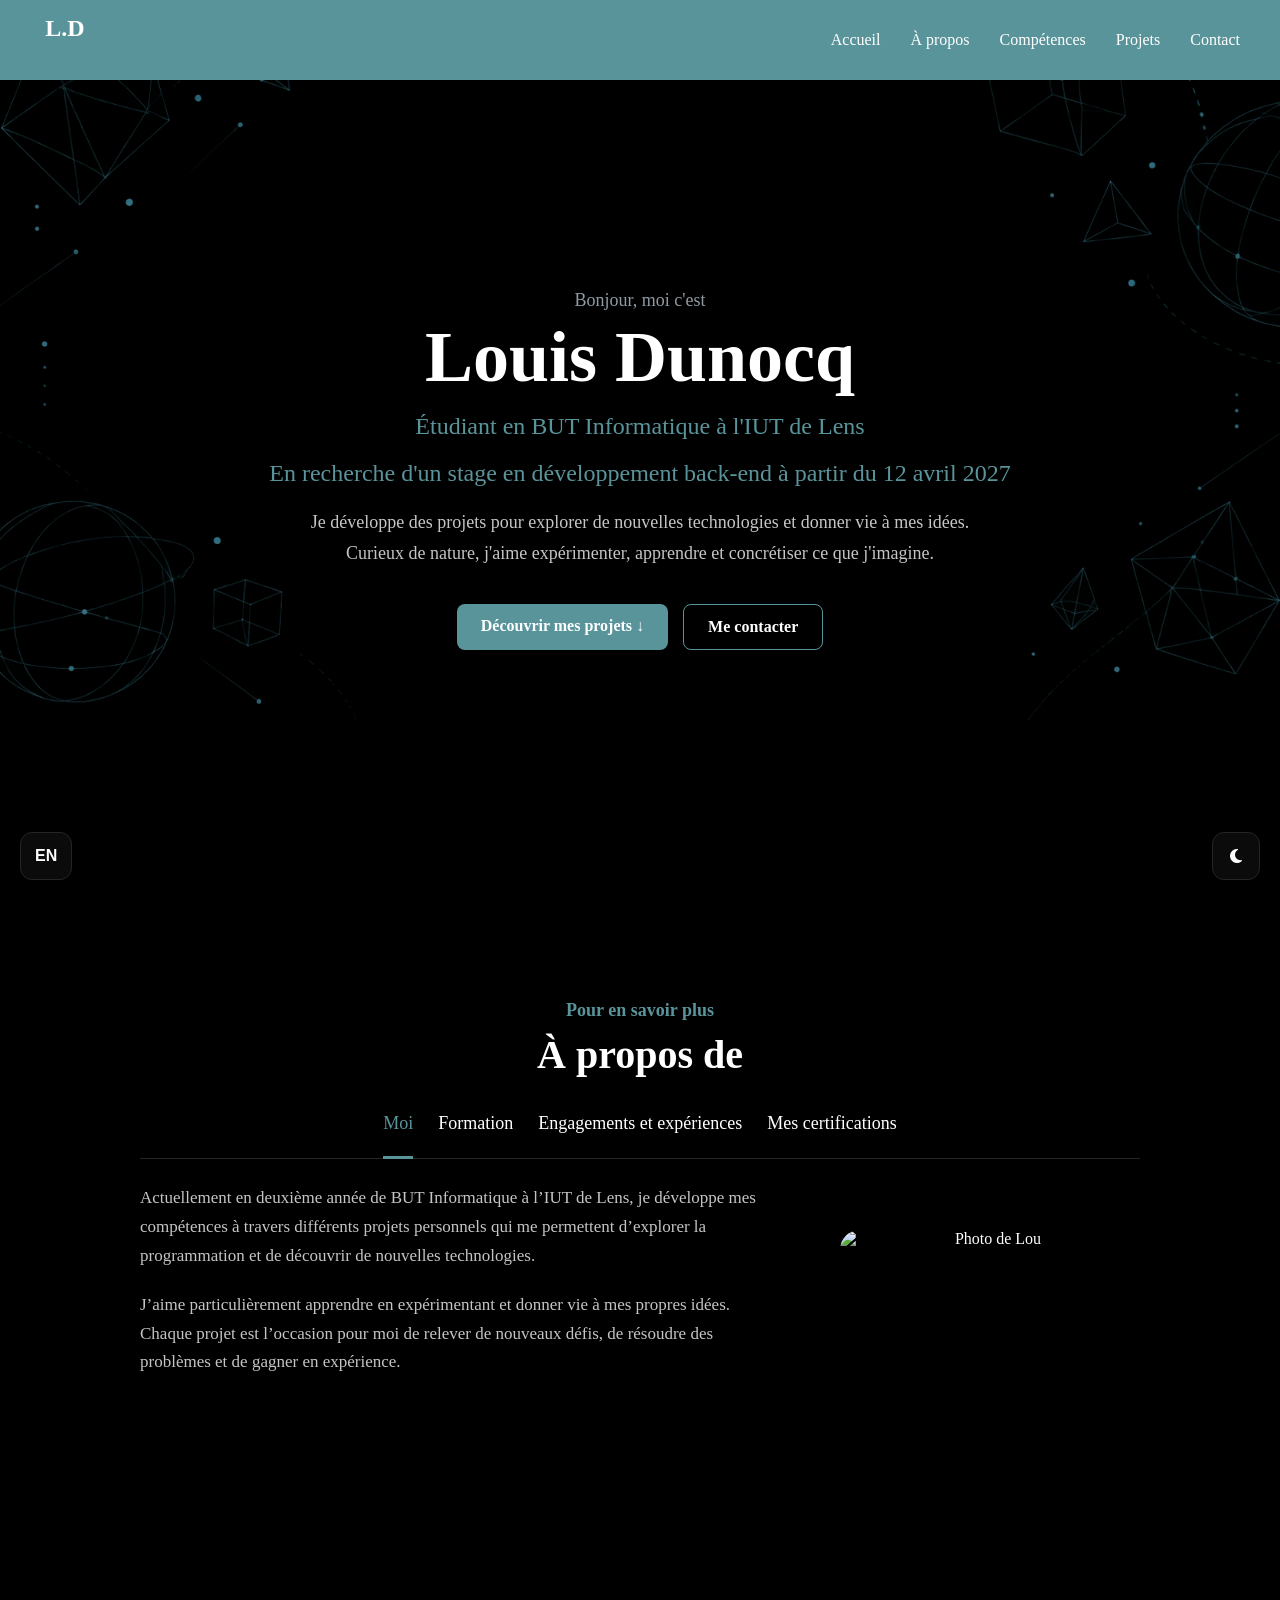
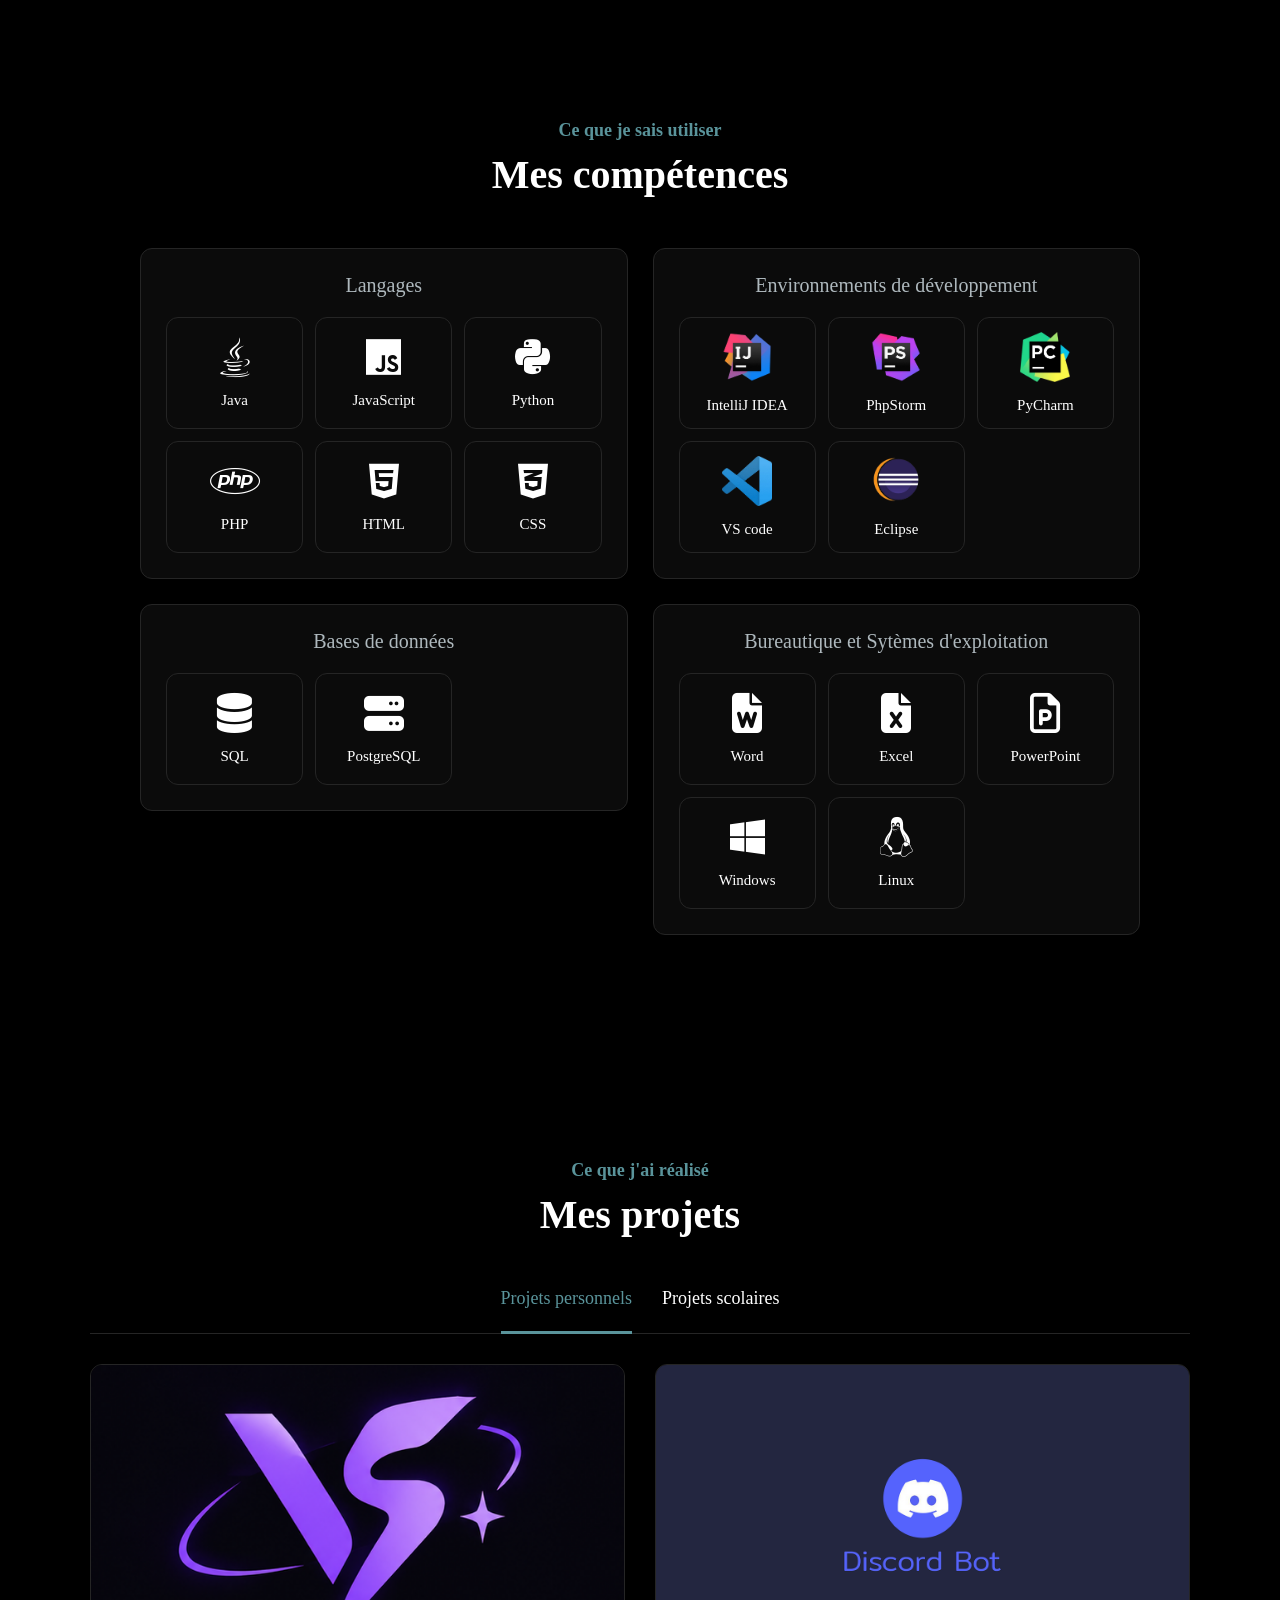
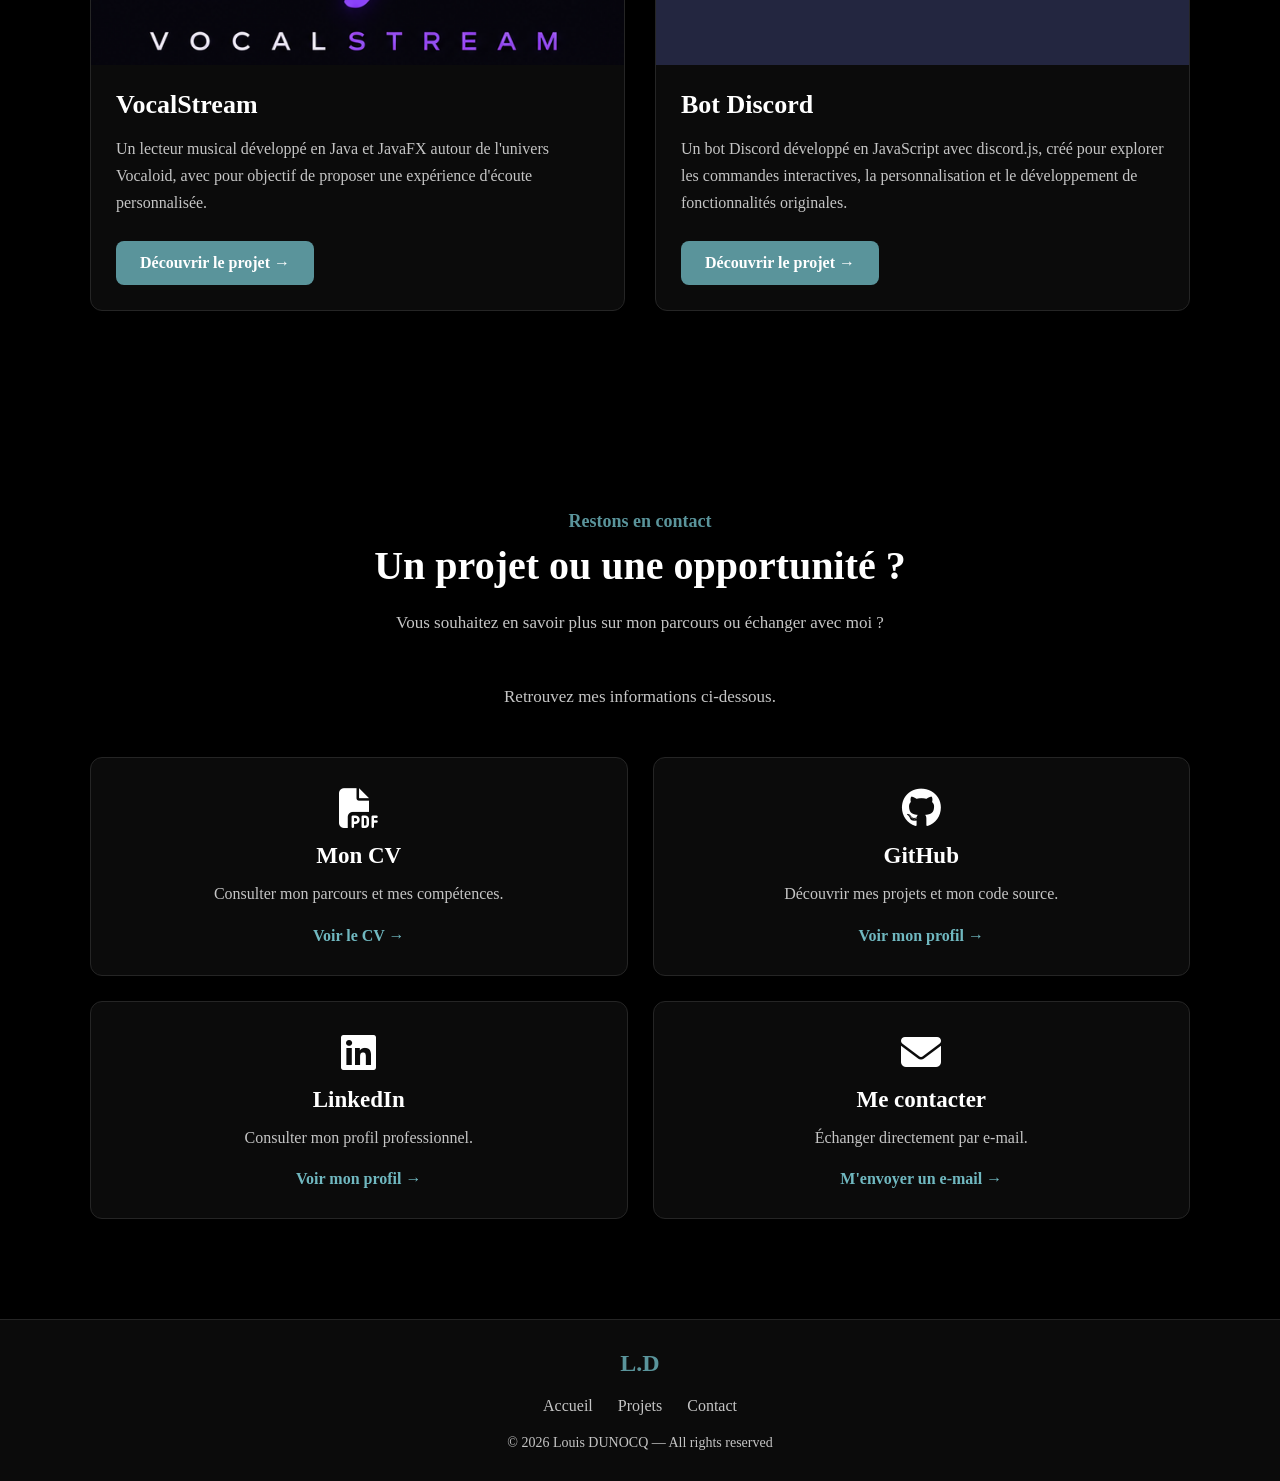
==== index.html @ 7b878a44 "Déplacement de l'index à la racine" ====
<!DOCTYPE html>
<html lang="fr" class="global">
    <head>
        <!-- en tete du document -->
        <meta charset="UTF-8" />
        <title>DUNOCQ Louis - Portfolio</title>
        <link rel="icon" href="/Media/LogoPortfolio.ico" type="image/x-icon">
        <link href="../CSS/style.css" rel="stylesheet">
        <script src="../JavaScript/script.js" defer></script>
        <!-- pour pouvoir utiliser les icons de Font Awesome -->
        <link rel="stylesheet" href="https://cdnjs.cloudflare.com/ajax/libs/font-awesome/6.7.2/css/all.min.css">
    </head>
    
    <body>

        <header>
            <nav class="enTete">
                <a class="logo" href="#accueil">L.D</a>

                <div class="navigation">
                    <a href="#accueil" data-i18n="accueil">Accueil</a>
                    <a href="#a-propos" data-i18n="apropos">À propos</a>
                    <a href="#competences" data-i18n="competences">Compétences</a>
                    <a href="#projets" data-i18n="projets">Projets</a>
                    <a href="#contact" data-i18n="contact">Contact</a>
                </div>
            </nav>
        </header>

    
        <main>

            <!-- ==================== ACCUEIL ==================== -->
            <section id="accueil">
                <div class="accueil-contenu">
                    <p class="accueil-introduction" data-i18n="accueilIntroduction">Bonjour, moi c'est</p>

                    <h1>Louis Dunocq</h1>

                    <h2 data-i18n="h2pt1">Étudiant en BUT Informatique à l'IUT de Lens</h2>
                    <h2 data-i18n="h2pt2">En recherche d'un stage en développement back-end à partir du 12 avril 2027</h2>

                    <p class="accueil-description" data-i18n="accueilDescription">
                        Je développe des projets qui me permettent d'explorer de nouvelles
                        technologies et de donner vie à mes idées. Toujours curieux
                        d'apprendre, j'aime expérimenter et transformer progressivement mes
                        idées en réalisations concrètes.
                    </p>

                    <div class="accueil-boutons">
                        <a href="#projets" class="bouton bouton-principal" data-i18n="boutonPrincipal">
                            Découvrir mes projets ↓
                        </a>

                        <a href="#contact" class="bouton bouton-secondaire" data-i18n="boutonSecondaire">
                            Me contacter
                        </a>
                    </div>
                </div>
            </section>
            

            <!-- ==================== À PROPOS ==================== -->
            <section id="a-propos">
                <div class="profil-contenu">

                    <p class="section-surtitre" data-i18n="AProposP">Pour en savoir plus</p>
                    <h2 data-i18n="AProposH2">À propos de</h2>

                    <div class="profil-onglets" role="tablist"
                        aria-label="Informations sur mon profil">

                        <button class="profil-onglet actif"
                                id="onglet-moi"
                                role="tab"
                                aria-selected="true"
                                aria-controls="contenu-moi"
                                data-onglet="moi"
                                data-i18n="AProposMoi">
                            Moi
                        </button>

                        <button class="profil-onglet"
                                id="onglet-formation"
                                role="tab"
                                aria-selected="false"
                                aria-controls="contenu-formation"
                                data-onglet="formation"
                                tabindex="-1"
                                data-i18n="AProposFormation">
                            Formation
                        </button>

                        <button class="profil-onglet"
                                id="onglet-engagements"
                                role="tab"
                                aria-selected="false"
                                aria-controls="contenu-engagements"
                                data-onglet="engagements"
                                tabindex="-1"
                                data-i18n="AProposExperiences">
                            Engagements et expériences
                        </button>

                        <button class="profil-onglet"
                                id="onglet-certifications"
                                role="tab"
                                aria-selected="false"
                                aria-controls="contenu-certifications"
                                data-onglet="certifications"
                                tabindex="-1"
                                data-i18n="AProposCertifications">
                            Mes certifications
                        </button>

                    </div>

                    <!-- Contenu : de moi -->
                    <div class="profil-panel actif"
                        id="contenu-moi"
                        role="tabpanel"
                        aria-labelledby="onglet-moi">

                        <p data-i18n="MeP1">
                            Actuellement en deuxième année de BUT Informatique à l’IUT de Lens, je développe mes compétences à travers différents projets personnels qui me permettent d’explorer la programmation et de découvrir de nouvelles technologies.
                        </p>

                        <p data-i18n="MeP2">
                            J’aime particulièrement apprendre en expérimentant et donner vie à mes propres idées. Chaque projet est l’occasion pour moi de relever de nouveaux défis, de résoudre des problèmes et de gagner en expérience.
                        </p>

                        

                    </div>


                    <!-- Contenu : Formation -->
                    <div class="profil-panel"
                        id="contenu-formation"
                        role="tabpanel"
                        aria-labelledby="onglet-formation"
                        hidden>

                        <article class="parcours-element">
                            <p class="parcours-date">2025 - 2027</p>
                            <h3>BUT Informatique</h3>
                            <p class="parcours-etablissement" data-i18n="parcoursEtablissementIUT">
                                IUT de Lens
                            </p>
                            <p data-i18n="parcoursDescriptionIUT">
                                Actuellement en deuxième année de BUT Informatique, je développe mes compétences en programmation, en conception logicielle et dans différents domaines de l'informatique, à travers les enseignements de ma formation et la réalisation de projets.
                            </p>
                        </article>

                        <article class="parcours-element">
                            <p class="parcours-date">2022 - 2025</p>
                            <h3 data-i18n="bacGeneral">Baccalauréat général</h3>
                            <p class="parcours-etablissement" data-i18n="parcoursEtablissementLycée">
                                Lycée Albert CHATELET à Douai
                            </p>
                            <p data-i18n="parcoursDescriptionIUT">
                                It was during high school that I first became interested in programming and software development. I chose Computer Science (NSI), which allowed me to learn the fundamentals of programming while also studying mathematics and physics and chemistry.
                            </p>
                        </article>

                    </div>

                    <!-- Contenu : Engagements et expériences -->
                    <div class="profil-panel"
                        id="contenu-engagements"
                        role="tabpanel"
                        aria-labelledby="onglet-engagements"
                        hidden>

                        <article class="parcours-element">
                            <p class="parcours-date">2026 - 2027</p>
                            <h3 data-i18n="EngagementsTitre1">BDE Informatique</h3>
                            <p data-i18n="EngagementsDescription1">
                                === Pour ma deuxième année à l'iut, je me suis inscrit en tant que membre du BDE,
                                depuis, en plus de mes obligations d'étudiant, je participe à l'organisation d'événements...
                            </p>
                        </article>

                        <article class="parcours-element">
                            <p class="parcours-date" data-i18n="EngagementsDuree2">début 2026</p>
                            <h3 data-i18n="EngagementsTitre2">Journées portes ouvertes</h3>
                            <p data-i18n="EngagementsDescription2">
                                Accompagnement de familles lors de visites de
                                l'établissement et réponses à leurs questions pour
                                leur faire découvrir l'IUT et sa formation en informatique.
                            </p>
                        </article>

                        <article class="parcours-element">
                            <p class="parcours-date" data-i18n="EngagementsDuree3">7 octobre 2026</p>
                            <h3 data-i18n="EngagementsTitre3">Animation – Fête de la science</h3>
                            <p data-i18n="EngagementsDescription3">
                                Animation d'un stand de découverte de la programmation.
                                Accueil des participants et accompagnement dans la
                                réalisation de programmes simples afin de leur faire
                                découvrir les bases de l'informatique.
                            </p>
                        </article>

                        


                    </div>

                    <!-- Contenu : Certifications -->
                    <div class="profil-panel"
                        id="contenu-certifications"
                        role="tabpanel"
                        aria-labelledby="onglet-certifications"
                        hidden>

                        <article class="certification-carte">

                            <div class="certification-icone">
                                <i class="fa-solid fa-award" aria-hidden="true"></i>
                            </div>

                            <div class="certification-infos">
                                <h3 data-i18n="certificationVoltaireTitre">Certification Voltaire</h3>

                                <p data-i18n="certificationVoltaireDescription">
                                    Certification attestant de mon niveau en orthographe et en expression écrite.
                                </p>

                                <p class="certification-score" data-i18n="certificationVoltaireScore">
                                    Score obtenu : 571 (correspondant au niveau : "orthographe professionnel")
                                </p>

                                <p class="parcours-date" data-i18n="certificationVoltaireDate">
                                    Date d'obtention : avril 2026
                                </p>

                                <a class="certification-lien"
                                href="https://mon.certificat-voltaire.fr/verification-certificat?code=T99UG6K"
                                target="_blank"
                                rel="noopener noreferrer"
                                data-i18n="certificationVoltaireLien">
                                    Consulter ma certification ↗
                                </a>
                            </div>

                        </article>

                    </div>

                </div>

                <div class="profil-image">
                    <img src="../Media/testImage.png" alt="Photo de Lou">
                </div>
            </section>
                

                <!-- ==================== COMPÉTENCES ==================== -->
                <section id="competences">
                    <div class="competences-contenu">

                        <p class="section-surtitre" data-i18n="competences1">Ce que je sais utiliser</p>
                        <h2 data-i18n="competences2">Mes compétences</h2>

                        <div class="competences-categorie">

                        <div class="competences-sous-categories">

                            <!-- Langages -->
                            <div class="competence-groupe">
                                <h4 data-i18n="competencesSection1">Langages</h4>

                                <div class="competences-cartes">

                                    <div class="competence-carte">
                                        <i class="fa-brands fa-java"></i>
                                        <p>Java</p>
                                    </div>

                                    <div class="competence-carte">
                                        <i class="fa-brands fa-js"></i>
                                        <p>JavaScript</p>
                                    </div>

                                    <div class="competence-carte">
                                        <i class="fa-brands fa-python"></i>
                                        <p>Python</p>
                                    </div>

                                    <div class="competence-carte">
                                        <i class="fa-brands fa-php"></i>
                                        <p>PHP</p>
                                    </div>

                                    <div class="competence-carte">
                                        <i class="fa-brands fa-html5"></i>
                                        <p>HTML</p>
                                    </div>

                                    <div class="competence-carte">
                                        <i class="fa-brands fa-css3-alt"></i>
                                        <p>CSS</p>
                                    </div>

                                </div>
                            </div>

                            <!-- Environnements de développement -->
                            <div class="competence-groupe">
                                <h4 data-i18n="competencesSection2">Environnements de développement</h4>

                                <div class="competences-cartes">

                                    <div class="competence-carte">
                                        <img src="../Media/Icon Logo/Idea.png" alt="Logo Idea" class="logo"/>
                                        <p>IntelliJ IDEA</p>
                                    </div>

                                    <div class="competence-carte">
                                        <img src="../Media/Icon Logo/PhpStorm.png" alt="Logo PhpStorm" class="logo"/>
                                        <p>PhpStorm</p>
                                    </div>

                                    <div class="competence-carte">
                                        <img src="../Media/Icon Logo/PyCharm.png" alt="Logo PyCharm" class="logo"/>
                                        <p>PyCharm</p>
                                    </div>

                                    <div class="competence-carte">
                                        <img src="../Media/Icon Logo/VScode.png" alt="Logo VS code" class="logo"/>
                                        <p>VS code</p>
                                    </div>

                                    <div class="competence-carte">
                                        <img src="../Media/Icon Logo/eclipse.png" alt="Logo eclipse" class="logo"/>
                                        <p>Eclipse</p>
                                    </div>

                                </div>
                            </div>
                        </div>


                        <div class="competences-sous-categories">

                            <!-- Bases de données -->
                            <div class="competence-groupe">
                                <h4 data-i18n="competencesSection3">Bases de données</h4>

                                <div class="competences-cartes">

                                    <div class="competence-carte">
                                        <i class="fa-solid fa-database"></i>
                                        <p>SQL</p>
                                    </div>

                                    <div class="competence-carte">
                                        <i class="fa-solid fa-server"></i>
                                        <p>PostgreSQL</p>
                                    </div>
                                </div>
                            </div>                        

                            <!-- Bureautique et Sytèmes d'exploitation -->
                            <div class="competence-groupe">
                                <h4 data-i18n="competencesSection4">Bureautique et Sytèmes d'exploitation</h4>

                                <div class="competences-cartes">

                                    <div class="competence-carte">
                                        <i class="fa-solid fa-file-word"></i>
                                        <p>Word</p>
                                    </div>

                                    <div class="competence-carte">
                                        <i class="fa-solid fa-file-excel"></i>
                                        <p>Excel</p>
                                    </div>

                                    <div class="competence-carte">
                                        <i class="fa-regular fa-file-powerpoint"></i>
                                        <p>PowerPoint</p>
                                    </div>

                                    <div class="competence-carte">
                                        <i class="fa-brands fa-windows"></i>
                                        <p>Windows</p>
                                    </div>

                                    <div class="competence-carte">
                                        <i class="fa-brands fa-linux"></i>
                                        <p>Linux</p>
                                    </div>
                                </div>
                            </div>

                        </div>
                    </div>
                </section>
                

            <!-- ==================== PROJETS ==================== -->
            <section id="projets">
                <div class="projets-contenu">

                    <p class="section-surtitre" data-i18n="projets1">Ce que j'ai réalisé</p>
                    <h2 data-i18n="projets2">Mes projets</h2>

                    <!-- Onglets des projets -->
                    <div class="projets-onglets" role="tablist"
                        aria-label="Catégories de projets">

                        <button class="projets-onglet actif"
                                id="onglet-projets-perso"
                                role="tab"
                                aria-selected="true"
                                aria-controls="contenu-projets-perso"
                                data-categorie-projet="perso"
                                data-i18n="ongletPP">
                            Projets personnels
                        </button>

                        <button class="projets-onglet"
                                id="onglet-projets-scolaires"
                                role="tab"
                                aria-selected="false"
                                aria-controls="contenu-projets-scolaires"
                                data-categorie-projet="scolaires"
                                tabindex="-1"
                                data-i18n="ongletPS">
                            Projets scolaires
                        </button>

                    </div>

                    <!-- ==================== PROJETS PERSONNELS ==================== -->
                    <div class="projets-panel actif"
                        id="contenu-projets-perso"
                        role="tabpanel"
                        aria-labelledby="onglet-projets-perso">

                        <div class="projets-cartes">

                            <!-- VocalStream -->
                            <article class="projet-carte">
                                <img
                                    src="../Media/ProjetPersonnel/vocalstream.png"
                                    alt="Aperçu de l'interface de VocalStream"
                                    class="projet-image"
                                >

                                <div class="projet-informations">
                                    <h3>VocalStream</h3>

                                    <p data-i18n="vocalstreamDescription">
                                        Un lecteur musical développé en Java et JavaFX,
                                        dédié à l'univers Vocaloid et conçu pour proposer
                                        une expérience d'écoute personnalisée.
                                    </p>

                                    <a href="vocalstream.html"
                                    class="bouton bouton-principal"
                                    data-i18n="projetsPersoBouton">
                                        Découvrir le projet →
                                    </a>
                                </div>
                            </article>

                            <!-- Bot Discord -->
                            <article class="projet-carte">
                                <img
                                    src="../Media/ProjetPersonnel/discord.png"
                                    alt="Aperçu du bot Discord"
                                    class="projet-image"
                                >

                                <div class="projet-informations">
                                    <h3>Bot Discord</h3>

                                    <p data-i18n="botDiscordDescription">
                                        Un bot développé en JavaScript avec discord.js,
                                        pour expérimenter les commandes interactives,
                                        la personnalisation et des fonctionnalités originales.
                                    </p>

                                    <a href="bot-discord.html"
                                    class="bouton bouton-principal"
                                    data-i18n="projetsPersoBouton">
                                        Découvrir le projet →
                                    </a>
                                </div>
                            </article>

                        </div>
                    </div>

                    <!-- ==================== PROJETS SCOLAIRES ==================== -->
                    <div class="projets-panel"
                        id="contenu-projets-scolaires"
                        role="tabpanel"
                        aria-labelledby="onglet-projets-scolaires"
                        hidden>

                        <div class="projets-scolaires-cartes">

                            <!-- Projet scolaire 1 : exemple à personnaliser -->
                            <article class="projet-scolaire-carte">

                                <div class="projet-scolaire-icone">
                                    <i class="fa-solid fa-laptop-code"
                                    aria-hidden="true"></i>
                                </div>

                                <div class="projet-scolaire-informations">
                                    <h3 data-i18n="PStitre1">Fractalens : générateur de fractales</h3>

                                    <p data-i18n="PSdescription1">
                                        Manipulation des nombres complexes afin de créer de l’art fractal.
                                    </p>

                                    <p class="projet-scolaire-technologies">
                                        <strong>Technologies :</strong> Java
                                    </p>

                                    <a href="https://github.com/AnonymousLou/fractalens"
                                    class="projet-scolaire-lien"
                                    target="_blank"
                                    rel="noopener noreferrer">
                                        Voir le projet sur GitHub ↗
                                    </a>
                                </div>

                            </article>

                            <!-- Projet scolaire -->
                            <article class="projet-scolaire-carte">

                                <div class="projet-scolaire-icone">
                                    <i class="fa-solid fa-database"
                                    aria-hidden="true"></i>
                                </div>

                                <div class="projet-scolaire-informations">
                                    <h3 data-i18n="PStitre2">Gestion de base de données</h3>

                                    <p data-i18n="PSdescription2">
                                        Conception et exploitation d'une base de données
                                        dans le cadre d'un projet universitaire.
                                        Description à adapter au travail réalisé.
                                    </p>

                                    <p class="projet-scolaire-technologies">
                                        <strong>Technologies :</strong> SQL, PostgreSQL
                                    </p>

                                    <a href="https://github.com/"
                                    class="projet-scolaire-lien"
                                    target="_blank"
                                    rel="noopener noreferrer">
                                        Voir le projet sur GitHub ↗
                                    </a>
                                </div>

                            </article>

                        </div>
                    </div>

                </div>
            </section>
            

            <section id="contact">
                <div class="contact-contenu">

                    <p class="section-surtitre" data-i18n="contact1">Restons en contact</p>
                    <h2 data-i18n="contact2">Un projet ou une opportunité ?</h2>

                    <p class="contact-description" data-i18n="contact3">Vous souhaitez en savoir plus sur mon parcours ou échanger avec moi ?</p>
                    <p class="contact-description" data-i18n="contact4">Retrouvez mes informations ci-dessous.</p>

                    <div class="contact-cartes">

                        <!-- CV -->
                        <a href="../Media/CV.pdf"
                        target="_blank"
                        rel="noopener noreferrer"
                        class="contact-carte">

                            <i class="fa-solid fa-file-pdf"></i>
                            <h3 data-i18n="contactCVtitre">Mon CV</h3>
                            <p data-i18n="contactCVdescription">Consulter mon parcours et mes compétences.</p>
                            <span data-i18n="contactCVbouton">Voir le CV →</span>

                        </a>

                        <!-- GitHub -->
                        <a href="https://github.com/AnonymousLou"
                        target="_blank"
                        rel="noopener noreferrer"
                        class="contact-carte">

                            <i class="fa-brands fa-github"></i>
                            <h3>GitHub</h3>
                            <p data-i18n="contactGithubDescription">Découvrir mes projets et mon code source.</p>
                            <span data-i18n="contactGithubBouton">Voir mon profil →</span>

                        </a>

                        <!-- LinkedIn -->
                        <a href="https://www.linkedin.com/in/louis-dunocq"
                        target="_blank"
                        rel="noopener noreferrer"
                        class="contact-carte">

                            <i class="fa-brands fa-linkedin"></i>
                            <h3>LinkedIn</h3>
                            <p data-i18n="contactLinkedinDescription">Consulter mon profil professionnel.</p>
                            <span data-i18n="contactLinkedinBouton">Voir mon profil →</span>

                        </a>

                        <!-- E-mail -->
                        <a href="mailto:loudun2407@gmail.com"
                        class="contact-carte">

                            <i class="fa-solid fa-envelope"></i>
                            <h3 data-i18n="contactMailTitre">Me contacter</h3>
                            <p data-i18n="contactMailDescription">Échanger directement par e-mail.</p>
                            <span data-i18n="contactMailBouton">M'envoyer un e-mail →</span>

                        </a>

                    </div>
                </div>
            </section>
            
        </main>


        <footer class="pied-page">

            <a href="#accueil" class="pied-page-logo">L.D</a>

            <nav class="pied-page-navigation" aria-label="Navigation de pied de page">
                <a href="#accueil" data-i18n="accueil">Accueil</a>
                <a href="#projets" data-i18n="projets">Projets</a>
                <a href="#contact" data-i18n="contact">Contact</a>
            </nav>

            <p>© 2026 Louis DUNOCQ — All rights reserved</p>

        </footer>

        <!-- Bouton de changement de langue -->
        <div class="boutons-flottants">
            <button id="bouton-langue" type="button" aria-label="Changer de langue">
                FR
            </button>

            <!-- Bouton de changement de thème -->
            <button id="bouton-theme" type="button" aria-label="Activer le mode clair">
                <i class="fa-solid fa-moon" aria-hidden="true"></i>
            </button>
        </div>

    </body>

    
</html>






<!-- <h1 class="nomClass"> Lou </h1>  
 



        <h1 id="title"> Titre </h1>
        <p><span class="span">Lorem ipsum dolor sit, amet consectetur adipisicing elit. Non ad, aperiam incidunt impedit optio laudantium repellendus sed dicta hic est totam obcaecati similique expedita officia commodi porro error ut assumenda.
        </span></p>
        <p>Lorem ipsum dolor sit amet consectetur adipisicing elit. Necessitatibus quod, quasi tenetur odio explicabo quam alias eligendi numquam nisi quia, recusandae illo, magni inventore at laudantium ut optio possimus eum.
            Lorem ipsum dolor, sit amet consectetur adipisicing elit. Aspernatur quaerat nemo ut quisquam molestias accusantium consequatur quasi ullam, sequi, perferendis dolor illum eveniet a. Odit, dolores repudiandae. Praesentium, perferendis non.
        </p>
        <ol>
            <li class="ol>li">Lorem ipsum dolor sit amet consectetur adipisicing elit. Alias velit, qui sed ipsam illum consequatur officia dolore iste sit molestias magnam facilis porro id nam est dolorem sequi vitae dolor.</li>
        </ol>
        <li class="ol li">Lorem, ipsum dolor sit amet consectetur adipisicing elit. Eaque beatae optio cum quas quidem explicabo expedita laboriosam, a consequuntur sint ipsa eligendi dicta dolorem quibusdam voluptas delectus facere veritatis? Iste!
        </li>






-->
---- CSS/style.css ----
/* ===== Initialisation variable ===== */
/* ===== Initialisation des couleurs ===== */

:root {
    --couleur-principale: #000000;
    --couleur-secondaire: #5a949b;
    --couleur-secondaire-claire: #70b8c0;
    --couleur-texte: #ffffff;
    --couleur-texte-secondaire: #c5c5c5;
    --couleur-carte: #0b0b0b;
    --couleur-bordure: #252525;
}

/* ===== Palette du mode clair ===== */

body.mode-clair {
    --couleur-principale: #f4f6f7;
    --couleur-secondaire: #397780;
    --couleur-secondaire-claire: #316a72;
    --couleur-texte: #202629;
    --couleur-texte-secondaire: #535f63;
    --couleur-carte: #ffffff;
    --couleur-bordure: #d9e0e2;
}



body {
    background-color: var(--couleur-principale);
    background-image: url("../Media/fond-geometrique.png");
    background-repeat: no-repeat;
    background-position: top center;
    background-size: 100% auto;
    background-attachment: fixed;
}

/* ===== Général ===== */

html {
    scroll-behavior: smooth;
}

body {
    margin: 0;
    background-color: var(--couleur-principale);
    color: var(--couleur-texte);
    text-align: center;
    transition: background-color 0.25s, color 0.25s;
}


/* ===== Navigation ===== */

header {
    position: fixed;
    top: 0;
    left: 0;
    width: 100%;
}

.enTete {
    display: flex;
    justify-content: space-between;  /* sépare les éléments */
    align-items: center;

    padding: 15px 40px;
    box-sizing: border-box;

    background-color: var(--couleur-secondaire);
}

section {
    scroll-margin-top: 80px;
}


/* Logo */

.logo {
    color: var(--couleur-texte);
    text-decoration: none;
    font-size: 24px;
    font-weight: bold;
}


/* Liens */

.navigation {
    display: flex;
    gap: 30px;
}

.navigation a {
    color: var(--couleur-texte);
    text-decoration: none;
}

.navigation a:hover {
    text-decoration: underline;
}

/* ===== Accueil ===== */

#accueil {
    min-height: 100vh;  /* pour que l'accueil prenne toute la page */

    display: flex;
    justify-content: center;
    align-items: center;

    padding: 100px 40px 60px;
    box-sizing: border-box;
}

.accueil-contenu {
    max-width: 850px;
}

.accueil-introduction {
    margin: 0 0 10px;

    font-size: 18px;
    color: #8f9aa3;
}

.accueil-contenu h1 {
    margin: 0;

    font-size: 72px;
    line-height: 1;
}

.accueil-contenu h2 {
    margin: 20px 0;

    font-size: 24px;
    font-weight: normal;
    color: var(--couleur-secondaire);
}

.accueil-description {
    max-width: 700px;
    margin: 0 auto;

    font-size: 18px;
    line-height: 1.7;
    color: var(--couleur-texte-secondaire);
}

.accueil-boutons {
    display: flex;
    justify-content: center;
    gap: 15px;

    margin-top: 35px;
}

.bouton {
    padding: 13px 24px;

    border-radius: 8px;

    text-decoration: none;
    font-weight: bold;

    transition: 0.2s;
}

.bouton-principal {
    background-color: var(--couleur-secondaire);
    color: var(--couleur-texte);
}

.bouton-principal:hover {
    background-color: var(--couleur-secondaire-claire);
    transform: translateY(-2px);
}

.bouton-secondaire {
    border: 1px solid var(--couleur-secondaire);
    color: var(--couleur-texte);
}

.bouton-secondaire:hover {
    background-color: var(--couleur-secondaire);
    transform: translateY(-2px);
}



/* ===== À propos ===== */

#a-propos {
    position: relative;
    min-height: 80vh;
    padding: 100px 40px;
    box-sizing: border-box;
    scroll-margin-top: 80px;
}

/*
   Le conteneur complet reste centré dans la page.
   La photo est positionnée indépendamment pour qu'elle ne décale
   jamais le titre ni les onglets.
*/
.profil-contenu {
    width: 100%;
    max-width: 1000px;
    margin: 0 auto;
    text-align: left;
}

#a-propos .section-surtitre,
#a-propos .profil-contenu > h2 {
    text-align: center;
}

.section-surtitre {
    margin: 0 0 10px;
    color: var(--couleur-secondaire);
    font-size: 18px;
    font-weight: bold;
}

.profil-contenu h2 {
    margin: 0 0 30px;
    font-size: 40px;
}

.profil-contenu p:not(.section-surtitre) {
    color: var(--couleur-texte-secondaire);
    font-size: 17px;
    line-height: 1.7;
    margin-bottom: 20px;
}

/* Photo du profil : affichée uniquement dans l'onglet « Moi » */
.profil-image {
    position: absolute;
    top: 50%;
    right: max(40px, calc((100% - 1000px) / 2));
    transform: translateY(-10%);
}

.profil-image img {
    display: block;
    width: 300px;
    height: 300px;
    object-fit: cover;
    border-radius: 20px;
}

.profil-image[hidden],
.profil-panel[hidden] {
    display: none !important;
}

/* Onglets */
.profil-onglets {
    display: flex;
    flex-wrap: wrap;
    justify-content: center;
    gap: 25px;
    margin: 35px 0 25px;
    padding-bottom: 12px;
    border-bottom: 1px solid var(--couleur-bordure);
}

.profil-onglet {
    position: relative;
    padding: 0 0 12px;
    border: none;
    background: transparent;
    color: var(--couleur-texte);
    font: inherit;
    font-size: 18px;
    cursor: pointer;
    transition: color 0.2s;
}

.profil-onglet:hover,
.profil-onglet.actif {
    color: var(--couleur-secondaire);
}

.profil-onglet.actif::after {
    content: "";
    position: absolute;
    bottom: -13px;
    left: 0;
    width: 100%;
    height: 3px;
    background-color: var(--couleur-secondaire);
}

.profil-onglet:focus-visible {
    outline: 2px solid var(--couleur-secondaire);
    outline-offset: 5px;
}

/* Panneaux des onglets */
.profil-panel {
    min-height: 300px;
    animation: apparition-onglet 0.2s ease;
}

/* Dans « Moi », on réserve la place de la photo au texte.
   Les titres et onglets restent centrés sur toute la section. */
#a-propos:not(.sans-photo) #contenu-moi {
    max-width: calc(100% - 360px);
}

/* Les autres onglets utilisent toute la largeur disponible. */
#a-propos.sans-photo #contenu-formation,
#a-propos.sans-photo #contenu-engagements,
#a-propos.sans-photo #contenu-certifications {
    max-width: 100%;
    margin-inline: auto;
}

@keyframes apparition-onglet {
    from {
        opacity: 0;
        transform: translateY(5px);
    }
    to {
        opacity: 1;
        transform: translateY(0);
    }
}


/* ===== Éléments du parcours ===== */

.parcours-element {
    margin-bottom: 28px;
}

.parcours-element h3,
.certification-infos h3 {
    margin: 0 0 8px;
    font-size: 22px;
}

.parcours-element p:not(.parcours-date) {
    margin: 8px 0 0;

    color: var(--couleur-texte-secondaire);
    font-size: 17px;
    line-height: 1.7;
}

.parcours-date {
    margin: 0 0 6px;

    color: #5a949b;
    font-size: 14px;
}

.parcours-etablissement {
    color: #aeb8bd;
    font-size: 15px;
}

/* ===== Certification ===== */

.certification-carte {
    display: flex;
    align-items: flex-start;
    gap: 22px;

    padding: 25px;

    background-color: var(--couleur-carte);
    border: 1px solid #252525;
    border-radius: 12px;
}

.certification-icone {
    flex-shrink: 0;

    color: #5a949b;
    font-size: 42px;
}

.certification-infos {
    flex: 1;
}

.certification-infos p {
    color: #c5c5c5;
    line-height: 1.7;
}

.certification-score strong {
    color: #5a949b;
}

.certification-lien {
    display: inline-block;
    margin-top: 10px;

    color: #5a949b;
    text-decoration: none;
    font-weight: bold;
}

.certification-lien:hover {
    text-decoration: underline;
}


/* ===== Contenu des onglets ===== */

.profil-panneau {
    animation: apparition-onglet 0.2s ease;
}

.profil-panneau[hidden] {
    display: none;
}

.profil-panneau p {
    color: var(--couleur-texte-secondaire);
    font-size: 17px;
    line-height: 1.7;
    margin-bottom: 20px;
}

.profil-panneau h3 {
    color: var(--couleur-texte);
    margin-top: 0;
}

@keyframes apparition-onglet {
    from {
        opacity: 0;
        transform: translateY(5px);
    }

    to {
        opacity: 1;
        transform: translateY(0);
    }
}



/* ===== Compétences ===== */

#competences {
    min-height: 80vh;

    display: flex;
    justify-content: center;

    padding: 100px 40px;
    box-sizing: border-box;
}

.competences-contenu {
    width: 100%;
    max-width: 1000px;
}

.competences-contenu > .section-surtitre {
    margin-bottom: 10px;
}

.competences-contenu h2 {
    margin: 0 0 50px;

    font-size: 40px;
}

.competences-contenu h3 {
    margin: 0 0 25px;

    font-size: 28px;
}

.competences-contenu h4 {
    margin: 0 0 20px;

    color: #aeb8bd;
    font-size: 20px;
    font-weight: normal;
}


/* ===== Organisation des compétences ===== */

.competences-sous-categories {
    display: grid;
    grid-template-columns: repeat(2, minmax(0, 1fr));
    gap: 25px;
    align-items: start;

    margin-bottom: 25px;
}

.competence-groupe {
    padding: 25px;

    background-color: var(--couleur-carte);
    border: 1px solid var(--couleur-bordure);
    border-radius: 12px;

    min-width: 0;
}

.competence-groupe h4 {
    margin: 0 0 20px;
    color: #aeb8bd;
    font-size: 20px;
    font-weight: normal;
}

/* Cartes plus compactes à l'intérieur des groupes */

.competence-groupe .competences-cartes {
    grid-template-columns: repeat(3, minmax(0, 1fr));
    gap: 12px;
}

.competence-groupe .competence-carte {
    min-height: 110px;
}

.competence-groupe .competence-carte i {
    font-size: 40px;
}

.competence-groupe .competence-carte p {
    font-size: 15px;
}


/* ===== Cartes de compétences ===== */

.competences-cartes {
    display: grid;

    grid-template-columns: repeat(3, 1fr);

    gap: 20px;
}

.competence-carte {
    min-height: 150px;

    display: flex;
    flex-direction: column;
    justify-content: center;
    align-items: center;

    background-color: var(--couleur-carte);

    border: 1px solid var(--couleur-bordure);
    border-radius: 12px;

    transition: transform 0.2s, border-color 0.2s;
}

.competence-carte:hover {
    transform: translateY(-5px);

    border-color: var(--couleur-secondaire);
}

.competence-carte i {
    font-size: 50px;
}

.competence-carte:hover i { /* avec le i, ça veut dire "Quand A est survolé, applique ceci à B." (merci l'ia) */
    color: var(--couleur-secondaire);
}


.competence-carte p {
    margin: 15px 0 0;

    font-size: 17px;
}

.logo {
    height: 50px;
    width: 50px;
}



/* ===== Projets ===== */

#projets {
    padding: 100px 40px;
    box-sizing: border-box;
}

.projets-contenu {
    width: 100%;
    max-width: 1100px;
    margin: 0 auto;
}

.projets-contenu h2 {
    margin: 0 0 50px;
    font-size: 40px;
}

.projets-cartes {
    display: grid;
    grid-template-columns: repeat(2, minmax(0, 1fr));
    gap: 30px;
    align-items: stretch;
}

.projet-carte {
    display: flex;
    flex-direction: column;
    overflow: hidden;

    background-color: var(--couleur-carte);
    border: 1px solid var(--couleur-bordure);
    border-radius: 12px;

    text-align: left;
    transition: transform 0.2s, border-color 0.2s;
}

.projet-carte:hover {
    transform: translateY(-5px);
    border-color: var(--couleur-secondaire);
}

.projet-image {
    display: block;
    width: 100%;
    aspect-ratio: 16 / 9;
    object-fit: cover;
}

.projet-informations {
    display: flex;
    flex-direction: column;
    align-items: flex-start;
    flex: 1;

    padding: 25px;
}

.projet-informations h3 {
    margin: 0 0 15px;
    font-size: 26px;
}

.projet-informations p {
    margin: 0 0 25px;

    color: var(--couleur-texte-secondaire);
    font-size: 16px;
    line-height: 1.7;
}

.projet-informations .bouton {
    margin-top: auto; /* place le bouton en bas */
}

/* ===== Onglets des projets ===== */

.projets-onglets {
    display: flex;
    justify-content: center;
    flex-wrap: wrap;
    gap: 30px;

    margin: 35px 0 30px;
    padding-bottom: 12px;

    border-bottom: 1px solid var(--couleur-bordure);
}

.projets-onglet {
    position: relative;

    padding: 0 0 12px;
    border: none;
    background: transparent;

    color: var(--couleur-texte);
    font: inherit;
    font-size: 18px;

    cursor: pointer;
    transition: color 0.2s;
}

.projets-onglet:hover,
.projets-onglet.actif {
    color: var(--couleur-secondaire);
}

.projets-onglet.actif::after {
    content: "";

    position: absolute;
    bottom: -13px;
    left: 0;

    width: 100%;
    height: 3px;

    background-color: var(--couleur-secondaire);
}

.projets-onglet:focus-visible {
    outline: 2px solid var(--couleur-secondaire);
    outline-offset: 5px;
}


/* ===== Panneaux des projets ===== */

.projets-panel[hidden] {
    display: none !important;
}

.projets-panel.actif {
    animation: apparition-projet 0.2s ease;
}

@keyframes apparition-projet {
    from {
        opacity: 0;
        transform: translateY(5px);
    }

    to {
        opacity: 1;
        transform: translateY(0);
    }
}


/* ===== Cartes des projets scolaires ===== */

.projets-scolaires-cartes {
    display: grid;
    grid-template-columns: repeat(2, minmax(0, 1fr));
    gap: 25px;
    align-items: stretch;
}

.projet-scolaire-carte {
    display: flex;
    align-items: flex-start;
    gap: 22px;

    padding: 25px;

    background-color: var(--couleur-carte);
    border: 1px solid var(--couleur-bordure);
    border-radius: 12px;

    text-align: left;

    transition: transform 0.2s, border-color 0.2s;
}

.projet-scolaire-carte:hover {
    transform: translateY(-4px);
    border-color: var(--couleur-secondaire);
}

.projet-scolaire-icone {
    flex-shrink: 0;

    color: var(--couleur-secondaire);
    font-size: 38px;
}

.projet-scolaire-informations {
    display: flex;
    flex-direction: column;
    align-items: flex-start;
    flex: 1;
    min-width: 0;
}

.projet-scolaire-informations h3 {
    margin: 0 0 12px;
    font-size: 22px;
}

.projet-scolaire-informations p {
    margin: 0 0 15px;

    color: var(--couleur-texte-secondaire);
    font-size: 16px;
    line-height: 1.7;
}

.projet-scolaire-informations .projet-scolaire-technologies {
    margin-top: auto;
    padding-top: 5px;
}

.projet-scolaire-technologies strong {
    color: var(--couleur-texte);
}

.projet-scolaire-lien {
    display: inline-block;
    margin-top: 10px;

    color: var(--couleur-secondaire-claire);
    font-weight: bold;
    text-decoration: none;

    transition: color 0.2s;
}

.projet-scolaire-lien:hover {
    color: var(--couleur-texte);
    text-decoration: underline;
}


/* ===== Adaptation des projets aux écrans plus petits ===== */

@media (max-width: 900px) {
    .projets-scolaires-cartes {
        grid-template-columns: 1fr;
    }
}

@media (max-width: 650px) {
    .projets-onglets {
        gap: 18px;
    }

    .projets-onglet {
        font-size: 16px;
    }

    .projet-scolaire-carte {
        gap: 15px;
        padding: 20px;
    }

    .projet-scolaire-icone {
        font-size: 30px;
    }
}


/* ===== Contact ===== */

#contact {
    padding: 100px 40px;
    box-sizing: border-box;
}

.contact-contenu {
    width: 100%;
    max-width: 1100px;
    margin: 0 auto;
}

.contact-contenu h2 {
    margin: 0 0 20px;
    font-size: 40px;
}

.contact-description {
    max-width: 650px;
    margin: 0 auto 45px;

    color: var(--couleur-texte-secondaire);
    font-size: 17px;
    line-height: 1.7;
}

.contact-cartes {
    display: grid;
    grid-template-columns: repeat(2, minmax(0, 1fr));
    gap: 25px;
}

.contact-carte {
    display: flex;
    flex-direction: column;
    align-items: center;

    padding: 30px 25px;

    background-color: var(--couleur-carte);
    border: 1px solid var(--couleur-bordure);
    border-radius: 12px;

    color: var(--couleur-texte);
    text-align: center;
    text-decoration: none;

    transition: transform 0.2s, border-color 0.2s;
}

.contact-carte:hover {
    transform: translateY(-5px);
    border-color: var(--couleur-secondaire);
}

.contact-carte i {
    margin-bottom: 15px;
    font-size: 40px;
    color: var(--couleur-texte);

    transition: color 0.2s;
}

.contact-carte:hover i {
    color: var(--couleur-secondaire-claire);
}

.contact-carte h3 {
    margin: 0 0 12px;
    font-size: 23px;
}

.contact-carte p {
    margin: 0 0 20px;

    color: var(--couleur-texte-secondaire);
    font-size: 16px;
    line-height: 1.6;
}

.contact-carte span {
    margin-top: auto;
    color: var(--couleur-secondaire-claire);
    font-weight: bold;
}

/* ===== Pied de page ===== */

.pied-page {
    display: flex;
    flex-direction: column;
    align-items: center;
    gap: 20px;

    padding: 30px 20px;

    background-color: var(--couleur-carte);
    border-top: 1px solid var(--couleur-bordure);

    text-align: center;
}

.pied-page-logo {
    color: var(--couleur-secondaire);
    font-size: 24px;
    font-weight: bold;
    text-decoration: none;
}

.pied-page-navigation {
    display: flex;
    justify-content: center;
    flex-wrap: wrap;
    gap: 25px;
}

.pied-page-navigation a {
    color: var(--couleur-texte-secondaire);
    text-decoration: none;
    transition: color 0.2s;
}

.pied-page-navigation a:hover {
    color: var(--couleur-secondaire-claire);
}

.pied-page p {
    margin: 0;
    color: var(--couleur-texte-secondaire);
    font-size: 14px;
}

/* ===== Adaptation aux écrans plus petits ===== */

@media (max-width: 900px) {
    #a-propos {
        padding-inline: 25px;
    }

    .profil-image {
        right: 25px;
    }

    .profil-image img {
        width: 230px;
        height: 230px;
    }

    #a-propos:not(.sans-photo) #contenu-moi {
        max-width: calc(100% - 270px);
    }

    .competences-sous-categories,
    .projets-cartes {
        grid-template-columns: 1fr;
    }

    .competence-groupe .competences-cartes {
        grid-template-columns: repeat(3, minmax(0, 1fr));
    }
}

@media (max-width: 650px) {
    .enTete {
        padding: 12px 18px;
        flex-wrap: wrap;
        gap: 12px;
    }

    .navigation {
        gap: 14px;
        flex-wrap: wrap;
    }

    #accueil,
    #a-propos,
    #competences,
    #projets,
    #contact {
        padding: 90px 20px 60px;
    }

    .accueil-contenu h1 {
        font-size: clamp(42px, 12vw, 64px);
    }

    .profil-image {
        position: static;
        transform: none;
        margin: 25px auto 0;
        text-align: center;
    }

    .profil-image img {
        width: min(250px, 80vw);
        height: min(250px, 80vw);
        margin-inline: auto;
    }

    #a-propos:not(.sans-photo) #contenu-moi {
        max-width: 100%;
    }

    .profil-onglets {
        gap: 16px;
    }

    .profil-onglet {
        font-size: 16px;
    }

    .profil-contenu h2,
    .competences-contenu h2,
    .projets-contenu h2,
    .contact-contenu h2 {
        font-size: 32px;
    }

    .competences-sous-categories,
    .contact-cartes {
        grid-template-columns: 1fr;
    }

    .competence-groupe .competences-cartes,
    .competences-cartes {
        grid-template-columns: repeat(2, minmax(0, 1fr));
    }

    .certification-carte {
        gap: 15px;
        padding: 20px;
    }

    .pied-page-navigation {
        gap: 16px;
    }
}


/* ===== Boutons flottants : langue et thème ===== */

.boutons-flottants {
    position: fixed;
    bottom: 20px;
    left: 20px;
    right: 20px;
    display: flex;
    justify-content: space-between;
    align-items: center;
    z-index: 1000;
    pointer-events: none;
}

.boutons-flottants button {
    display: flex;
    justify-content: center;
    align-items: center;

    min-width: 48px;
    height: 48px;
    padding: 0 14px;

    background-color: var(--couleur-carte);
    color: var(--couleur-texte);

    border: 1px solid var(--couleur-bordure);
    border-radius: 12px;

    font-size: 16px;
    font-weight: bold;
    cursor: pointer;

    box-shadow: 0 3px 10px rgb(0 0 0 / 15%);
    transition: background-color 0.25s, color 0.25s,
                border-color 0.25s, transform 0.2s;

    pointer-events: auto;
}

.boutons-flottants button:hover {
    border-color: var(--couleur-secondaire);
    color: var(--couleur-secondaire);
    transform: translateY(-3px);
}

.boutons-flottants button:focus-visible {
    outline: 2px solid var(--couleur-secondaire);
    outline-offset: 3px;
}

@media (max-width: 650px) {
    .boutons-flottants {
        bottom: 12px;
        left: 12px;
        right: 12px;
    }

    .boutons-flottants button {
        min-width: 44px;
        height: 44px;
    }
}
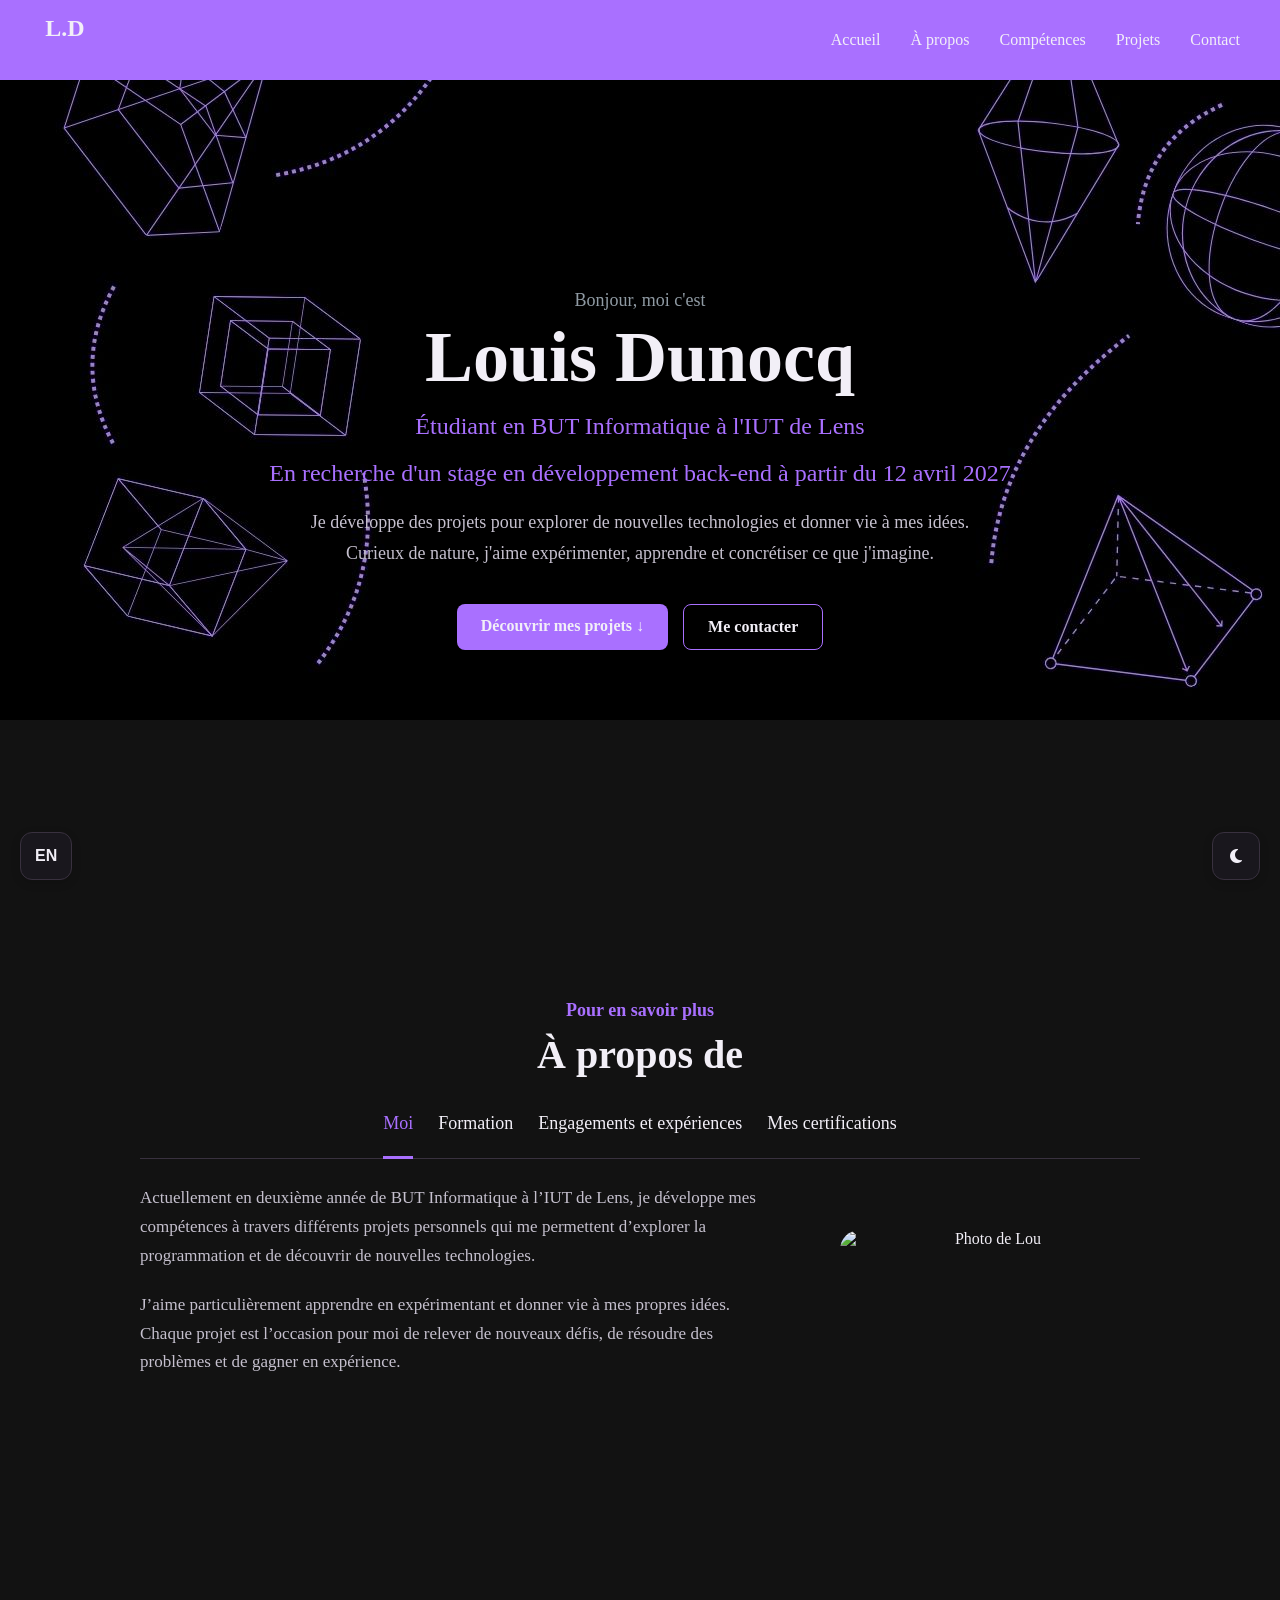
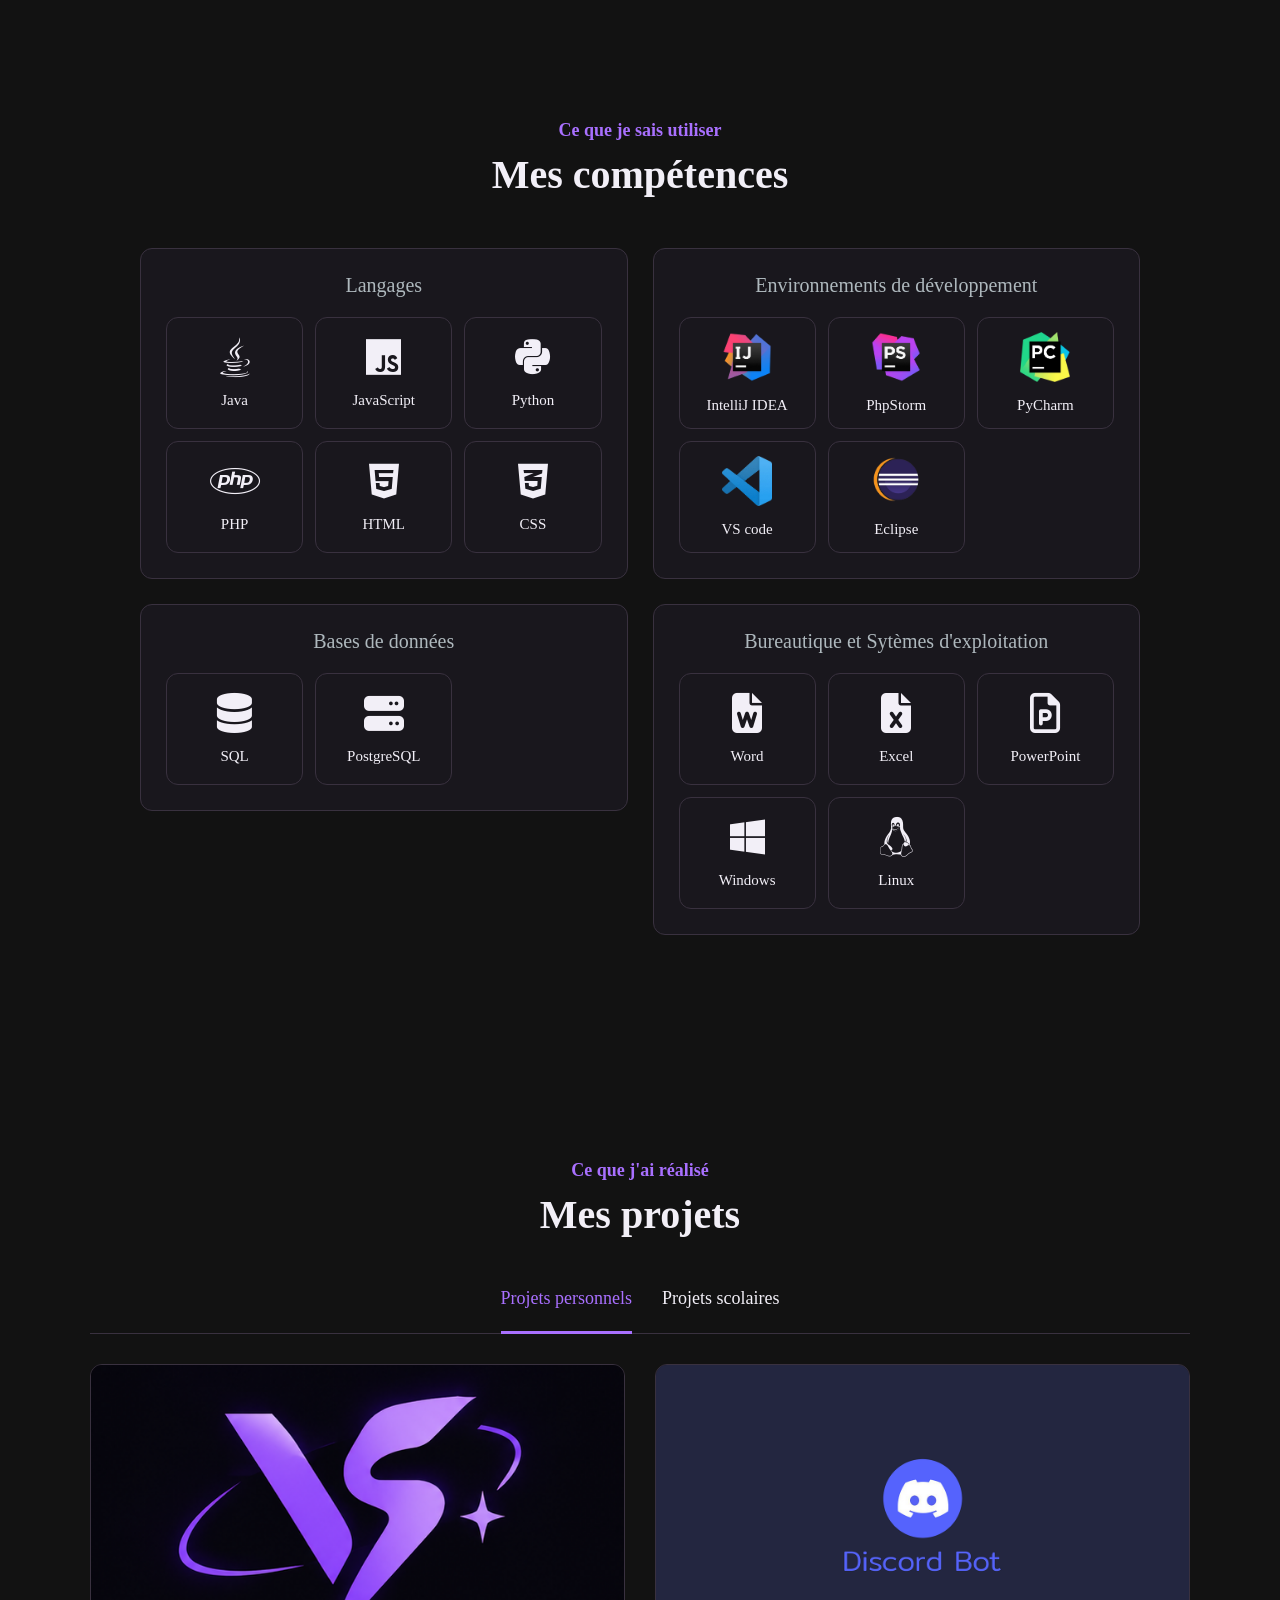
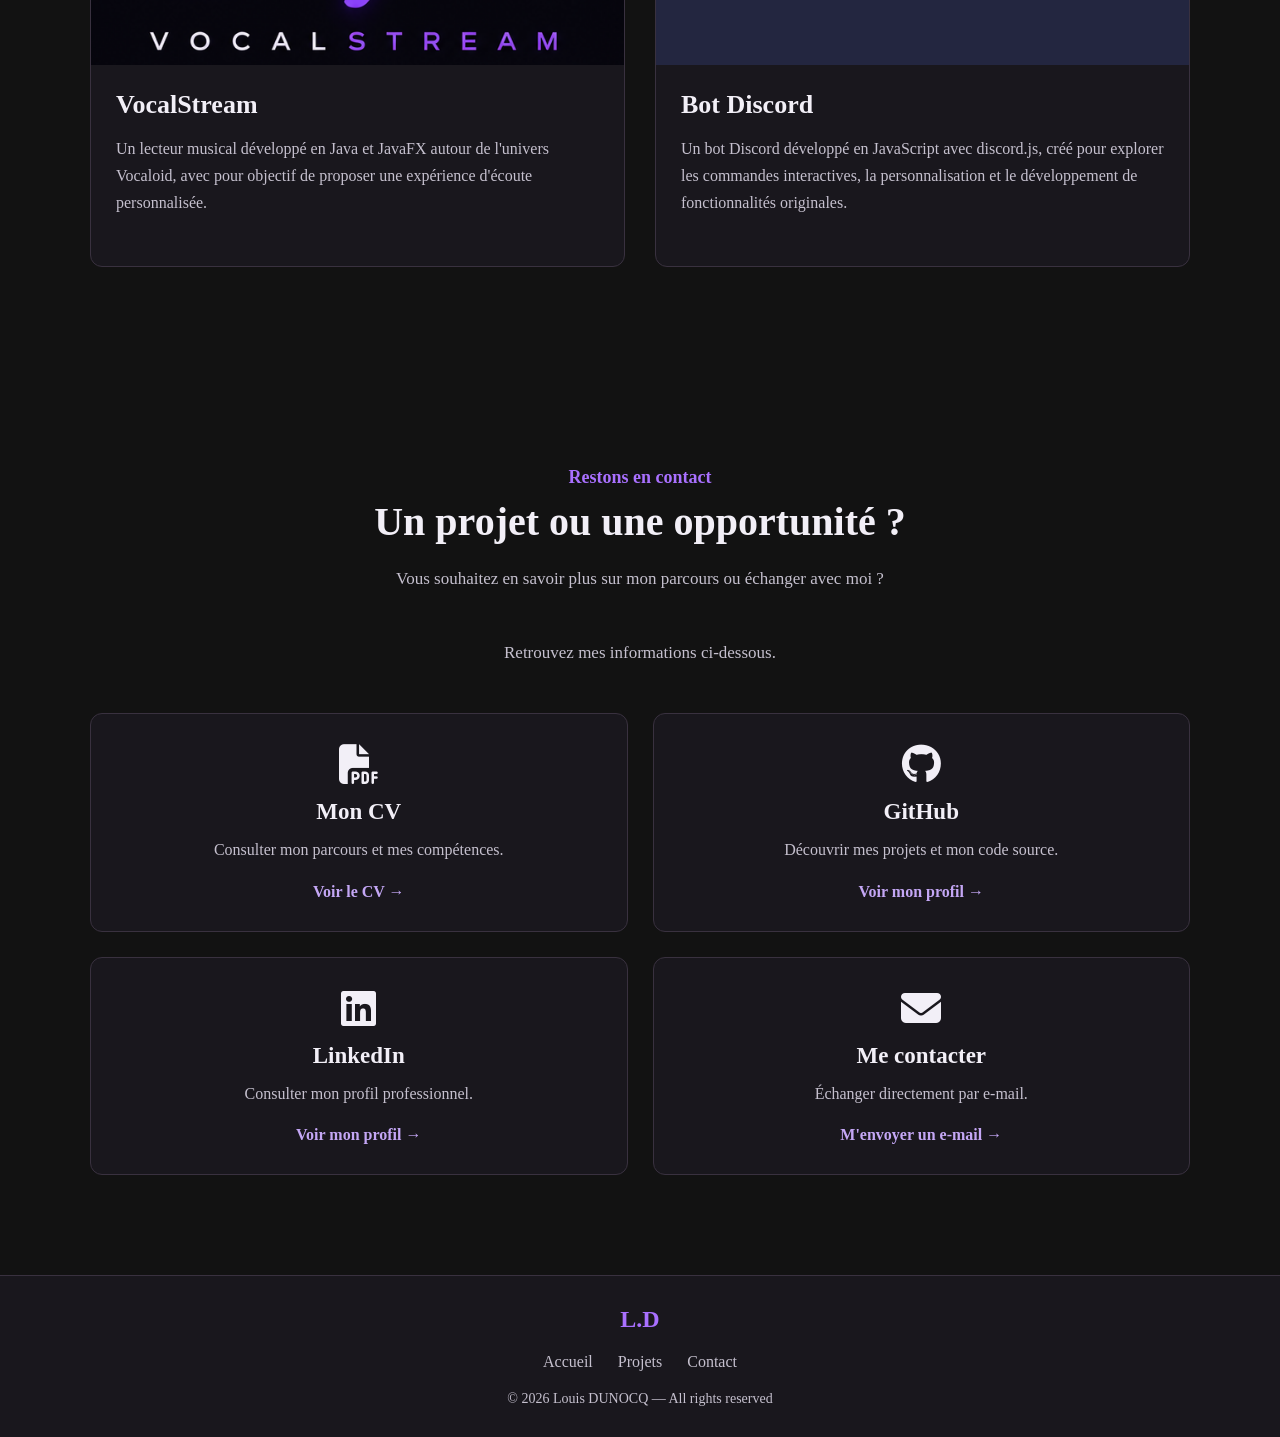
==== commit 5e6c4e98: "mise à jour couleur et autres modifications" ====
--- a/index.html
+++ b/index.html
@@ -5,8 +5,8 @@
         <meta charset="UTF-8" />
         <title>DUNOCQ Louis - Portfolio</title>
         <link rel="icon" href="/Media/LogoPortfolio.ico" type="image/x-icon">
-        <link href="../CSS/style.css" rel="stylesheet">
-        <script src="../JavaScript/script.js" defer></script>
+        <link href="CSS/style.css" rel="stylesheet">
+        <script src="JavaScript/script.js" defer></script>
         <!-- pour pouvoir utiliser les icons de Font Awesome -->
         <link rel="stylesheet" href="https://cdnjs.cloudflare.com/ajax/libs/font-awesome/6.7.2/css/all.min.css">
     </head>
@@ -251,7 +251,7 @@
                 </div>
 
                 <div class="profil-image">
-                    <img src="../Media/testImage.png" alt="Photo de Lou">
+                    <img src="Media/sakurajima mai.jpg" alt="Photo de Lou">
                 </div>
             </section>
                 
@@ -313,27 +313,27 @@
                                 <div class="competences-cartes">
 
                                     <div class="competence-carte">
-                                        <img src="../Media/Icon Logo/Idea.png" alt="Logo Idea" class="logo"/>
+                                        <img src="Media/Icon Logo/Idea.png" alt="Logo Idea" class="logo"/>
                                         <p>IntelliJ IDEA</p>
                                     </div>
 
                                     <div class="competence-carte">
-                                        <img src="../Media/Icon Logo/PhpStorm.png" alt="Logo PhpStorm" class="logo"/>
+                                        <img src="Media/Icon Logo/PhpStorm.png" alt="Logo PhpStorm" class="logo"/>
                                         <p>PhpStorm</p>
                                     </div>
 
                                     <div class="competence-carte">
-                                        <img src="../Media/Icon Logo/PyCharm.png" alt="Logo PyCharm" class="logo"/>
+                                        <img src="Media/Icon Logo/PyCharm.png" alt="Logo PyCharm" class="logo"/>
                                         <p>PyCharm</p>
                                     </div>
 
                                     <div class="competence-carte">
-                                        <img src="../Media/Icon Logo/VScode.png" alt="Logo VS code" class="logo"/>
+                                        <img src="Media/Icon Logo/VScode.png" alt="Logo VS code" class="logo"/>
                                         <p>VS code</p>
                                     </div>
 
                                     <div class="competence-carte">
-                                        <img src="../Media/Icon Logo/eclipse.png" alt="Logo eclipse" class="logo"/>
+                                        <img src="Media/Icon Logo/eclipse.png" alt="Logo eclipse" class="logo"/>
                                         <p>Eclipse</p>
                                     </div>
 
@@ -445,7 +445,7 @@
                             <!-- VocalStream -->
                             <article class="projet-carte">
                                 <img
-                                    src="../Media/ProjetPersonnel/vocalstream.png"
+                                    src="Media/ProjetPersonnel/vocalstream.png"
                                     alt="Aperçu de l'interface de VocalStream"
                                     class="projet-image"
                                 >
@@ -459,18 +459,18 @@
                                         une expérience d'écoute personnalisée.
                                     </p>
 
-                                    <a href="vocalstream.html"
+                                    <!-- <a href="vocalstream.html"
                                     class="bouton bouton-principal"
                                     data-i18n="projetsPersoBouton">
                                         Découvrir le projet →
-                                    </a>
+                                    </a> -->
                                 </div>
                             </article>
 
                             <!-- Bot Discord -->
                             <article class="projet-carte">
                                 <img
-                                    src="../Media/ProjetPersonnel/discord.png"
+                                    src="Media/ProjetPersonnel/discord.png"
                                     alt="Aperçu du bot Discord"
                                     class="projet-image"
                                 >
@@ -484,11 +484,11 @@
                                         la personnalisation et des fonctionnalités originales.
                                     </p>
 
-                                    <a href="bot-discord.html"
+                                    <!-- <a href="bot-discord.html"
                                     class="bouton bouton-principal"
                                     data-i18n="projetsPersoBouton">
                                         Découvrir le projet →
-                                    </a>
+                                    </a> -->
                                 </div>
                             </article>
 
@@ -537,24 +537,22 @@
                             <article class="projet-scolaire-carte">
 
                                 <div class="projet-scolaire-icone">
-                                    <i class="fa-solid fa-database"
+                                    <i class="fa-solid fa-laptop-medical"
                                     aria-hidden="true"></i>
                                 </div>
 
                                 <div class="projet-scolaire-informations">
-                                    <h3 data-i18n="PStitre2">Gestion de base de données</h3>
+                                    <h3 data-i18n="PStitre2">Application de gestion d'un cabinet médical</h3>
 
                                     <p data-i18n="PSdescription2">
-                                        Conception et exploitation d'une base de données
-                                        dans le cadre d'un projet universitaire.
-                                        Description à adapter au travail réalisé.
+                                        Création d'une version simplifié d'un logiciel de gestion destiné à un centre de soin dans le cadre d'une SAE en prmière année.
                                     </p>
 
                                     <p class="projet-scolaire-technologies">
-                                        <strong>Technologies :</strong> SQL, PostgreSQL
+                                        <strong>Technologies :</strong> Java
                                     </p>
 
-                                    <a href="https://github.com/"
+                                    <a href="https://github.com/LouisDunocq/Application-gestion-cabinet-medical"
                                     class="projet-scolaire-lien"
                                     target="_blank"
                                     rel="noopener noreferrer">
@@ -583,7 +581,7 @@
                     <div class="contact-cartes">
 
                         <!-- CV -->
-                        <a href="../Media/CV.pdf"
+                        <a href="Media/CV.pdf"
                         target="_blank"
                         rel="noopener noreferrer"
                         class="contact-carte">
@@ -596,7 +594,7 @@
                         </a>
 
                         <!-- GitHub -->
-                        <a href="https://github.com/AnonymousLou"
+                        <a href="https://github.com/LouisDunocq"
                         target="_blank"
                         rel="noopener noreferrer"
                         class="contact-carte">
@@ -697,4 +695,4 @@
 
 
 
--->
+-->
--- a/CSS/style.css
+++ b/CSS/style.css
@@ -1,6 +1,6 @@
 /* ===== Initialisation variable ===== */
 /* ===== Initialisation des couleurs ===== */
-
+/*
 :root {
     --couleur-principale: #000000;
     --couleur-secondaire: #5a949b;
@@ -9,10 +9,10 @@
     --couleur-texte-secondaire: #c5c5c5;
     --couleur-carte: #0b0b0b;
     --couleur-bordure: #252525;
-}
+}*/
 
 /* ===== Palette du mode clair ===== */
-
+/*
 body.mode-clair {
     --couleur-principale: #f4f6f7;
     --couleur-secondaire: #397780;
@@ -21,13 +21,44 @@
     --couleur-texte-secondaire: #535f63;
     --couleur-carte: #ffffff;
     --couleur-bordure: #d9e0e2;
-}
-
-
+}*/
+
+
+
+
+
+/* ===== Initialisation variable ===== */
+/* ===== Initialisation des couleurs ===== */
+
+:root  {
+    --couleur-principale: #121212;
+    --couleur-secondaire: #A970FF;
+    --couleur-secondaire-claire: #C4A7F5;
+    --couleur-texte: #F2EFF7;
+    --couleur-texte-secondaire: #C5C0CE;
+    --couleur-carte: #19171D;
+    --couleur-bordure: #39313F;
+}
+
+/* ===== Palette du mode clair ===== */
+
+body.mode-clair {
+    --couleur-principale: #F6F3FA;
+    --couleur-secondaire: #7546A8;
+    --couleur-secondaire-claire: #62358F;
+    --couleur-texte: #29232F;
+    --couleur-texte-secondaire: #625A6B;
+    --couleur-carte: #FFFFFF;
+    --couleur-bordure: #DED5E8;
+    background-image: url("../Media/fond-horizontal-blanc.png");
+}
+
+
+
+/* ===== Fond géométrique ===== */
 
 body {
-    background-color: var(--couleur-principale);
-    background-image: url("../Media/fond-geometrique.png");
+    background-image: url("../Media/fond-horizontal-noir.png");
     background-repeat: no-repeat;
     background-position: top center;
     background-size: 100% auto;
@@ -1147,6 +1178,12 @@
 }
 
 @media (max-width: 650px) {
+    body {
+        background-size: auto 100vh;
+        background-position: center top;
+        background-attachment: fixed;
+    }
+    
     .boutons-flottants {
         bottom: 12px;
         left: 12px;
@@ -1157,4 +1194,23 @@
         min-width: 44px;
         height: 44px;
     }
+}
+
+/* ===== Fond géométrique sur mobile ===== */
+
+@media (max-width: 650px) {
+
+    /* Mode sombre */
+    body {
+        background-image: url("../Media/fond-vertical-noir.png");
+        background-size: 100% auto;
+        background-position: top center;
+        background-attachment: scroll;
+        background-repeat: repeat-y;
+    }
+
+    /* Mode clair */
+    body.mode-clair {
+        background-image: url("../Media/fond-vertical-blanc.png");
+    }
 }
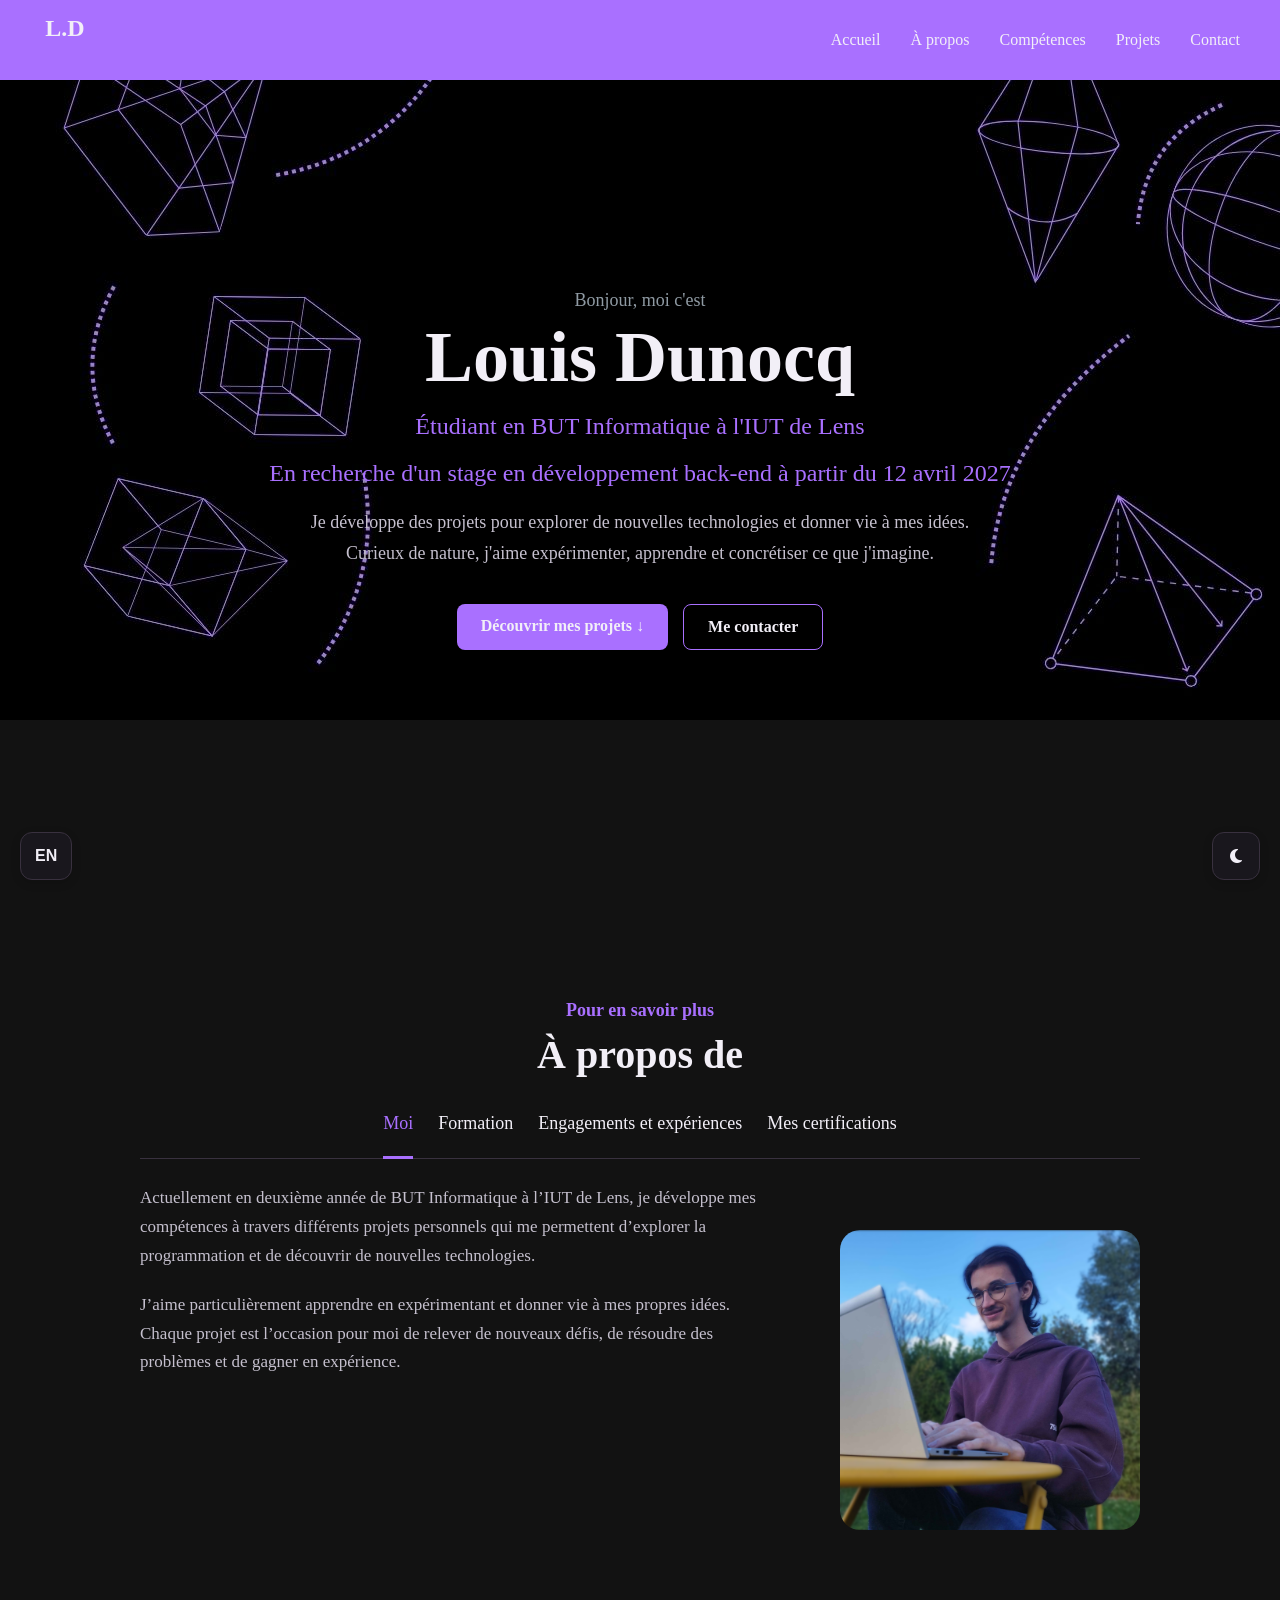
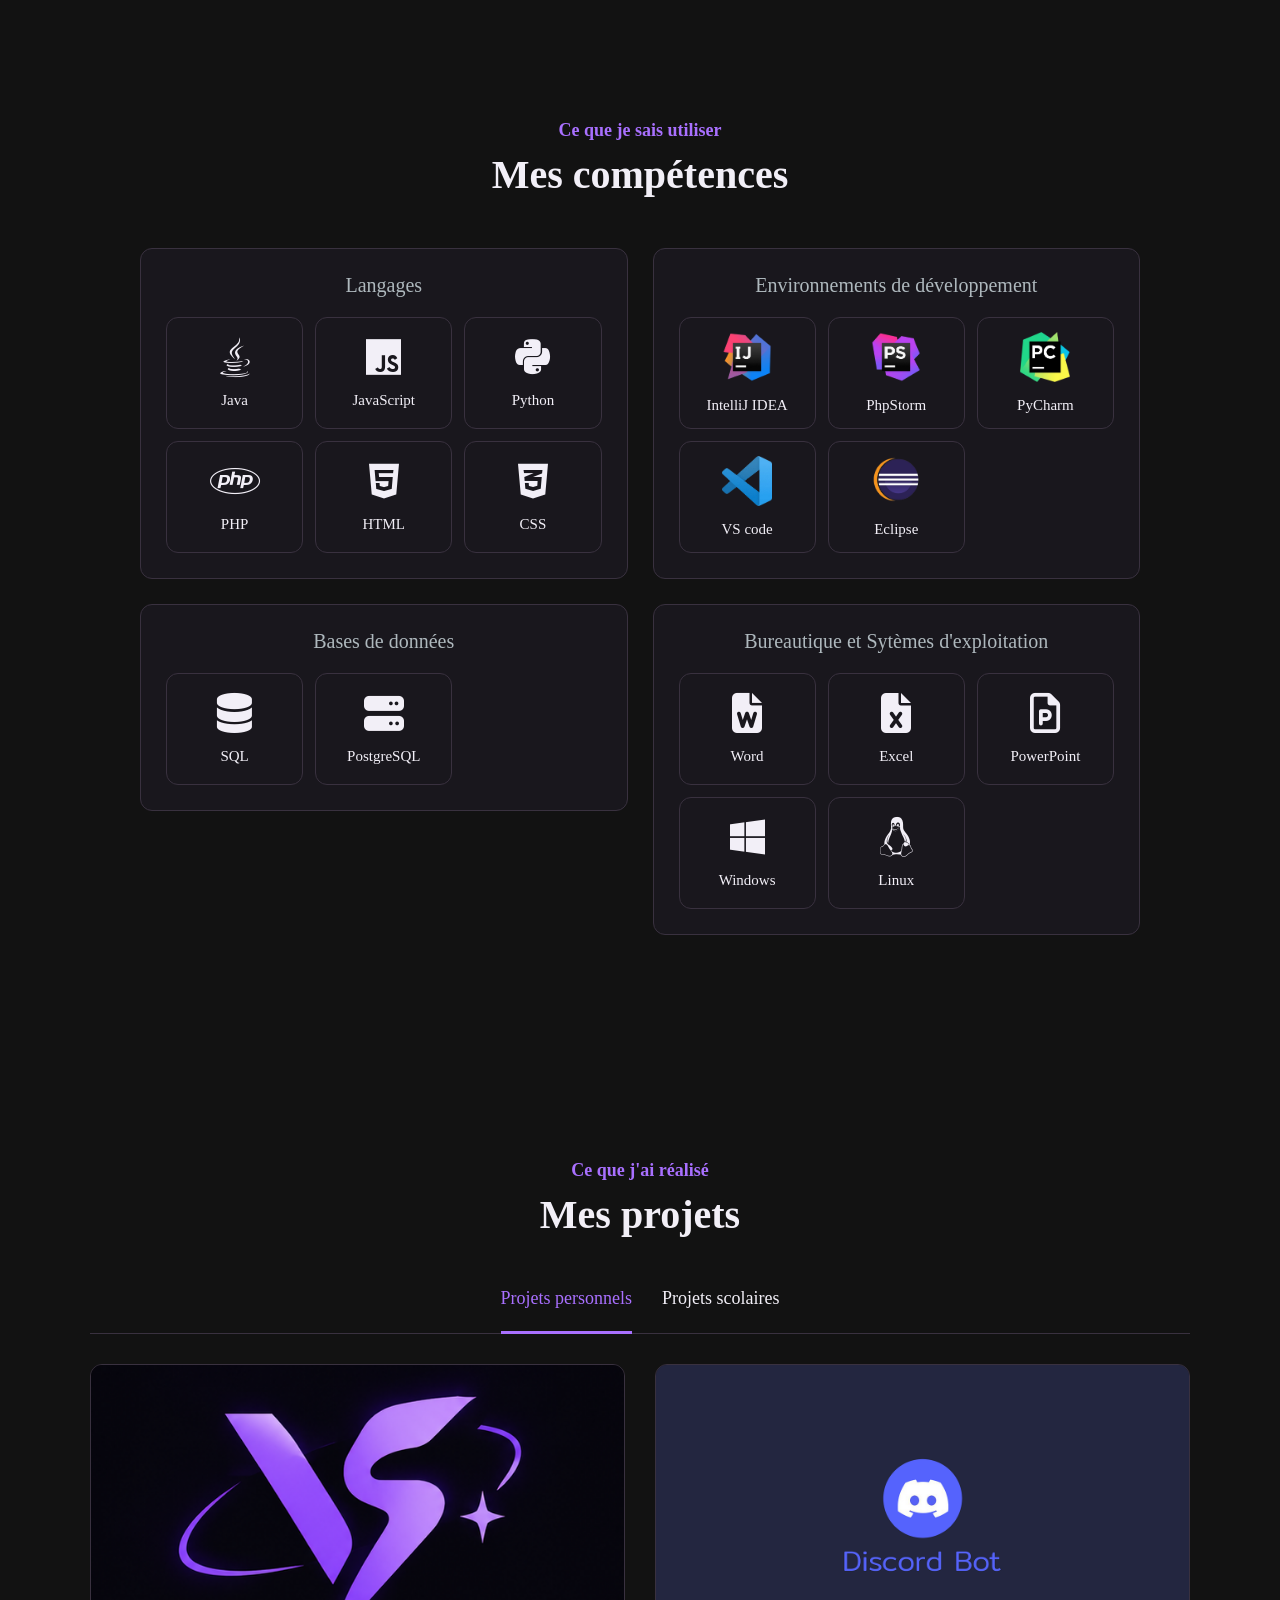
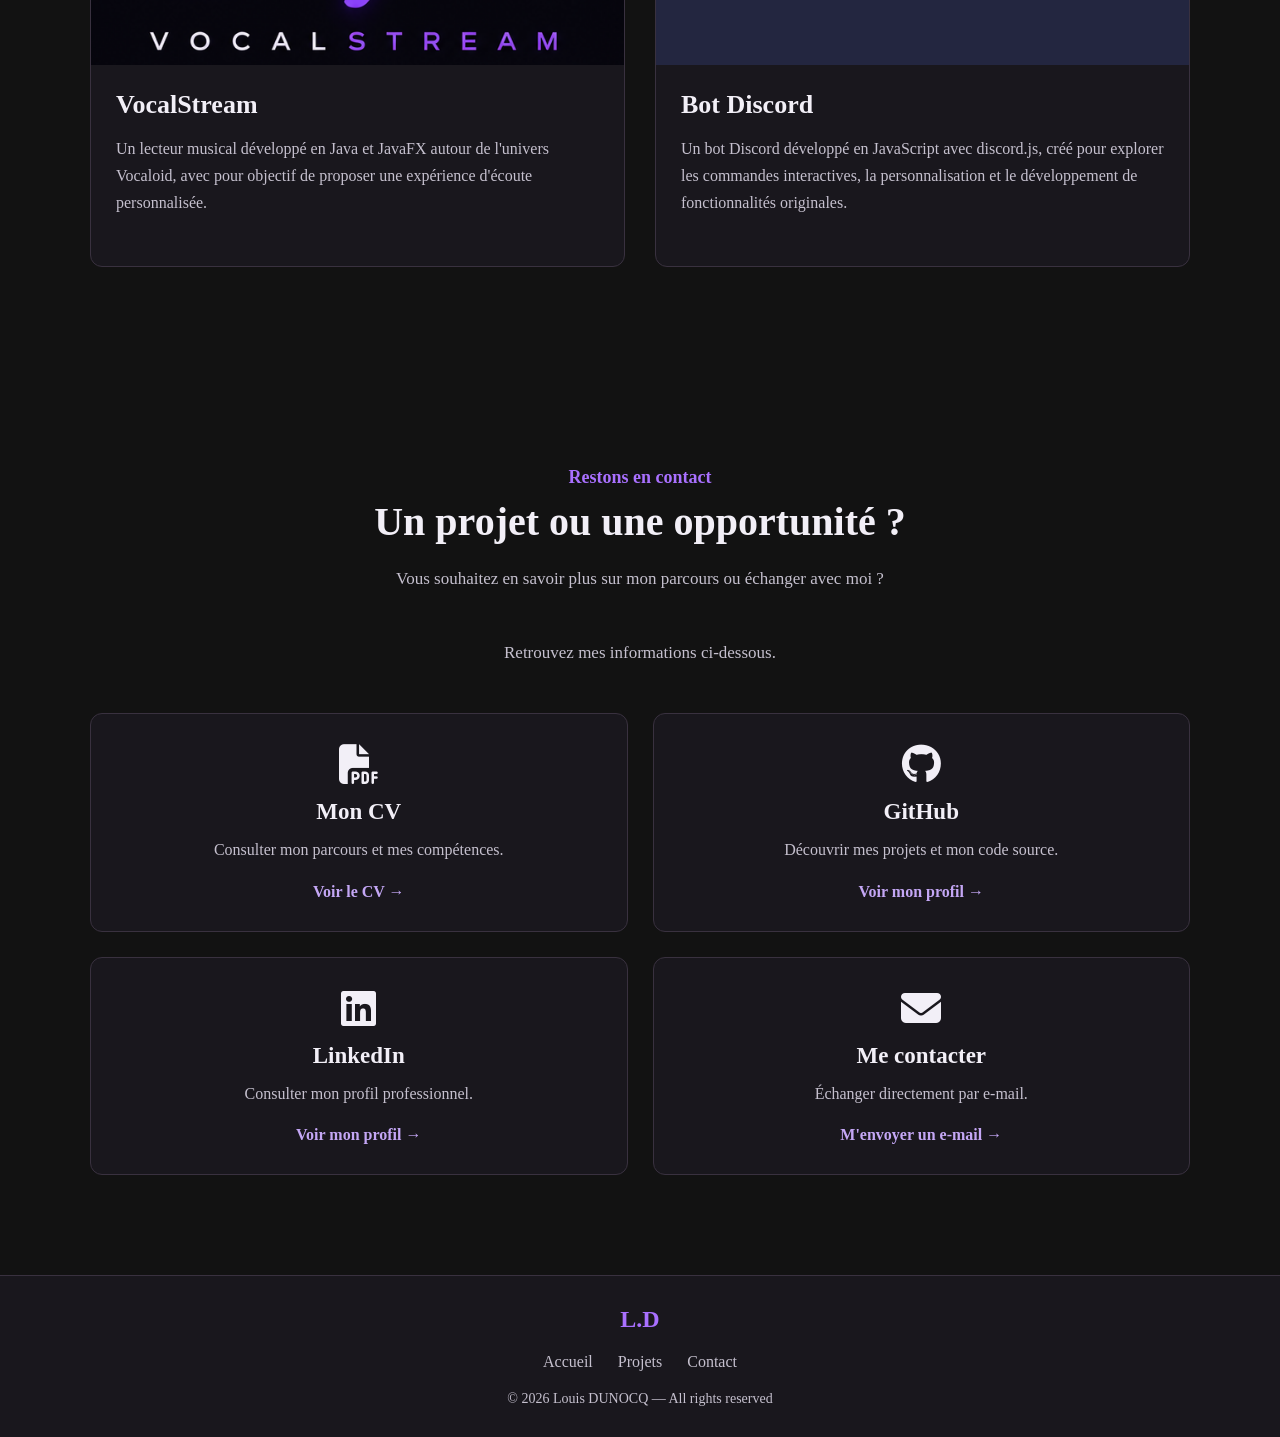
==== commit 3460fb49: "correction bug horientation ecran + ajout photo" ====
--- a/index.html
+++ b/index.html
@@ -4,7 +4,7 @@
         <!-- en tete du document -->
         <meta charset="UTF-8" />
         <title>DUNOCQ Louis - Portfolio</title>
-        <link rel="icon" href="/Media/LogoPortfolio.ico" type="image/x-icon">
+        <link rel="icon" href="Media/LogoPortfolio.ico" type="image/x-icon">
         <link href="CSS/style.css" rel="stylesheet">
         <script src="JavaScript/script.js" defer></script>
         <!-- pour pouvoir utiliser les icons de Font Awesome -->
@@ -251,7 +251,7 @@
                 </div>
 
                 <div class="profil-image">
-                    <img src="Media/sakurajima mai.jpg" alt="Photo de Lou">
+                    <img src="Media/photo.png" alt="Photo de Lou">
                 </div>
             </section>
                 
@@ -693,6 +693,4 @@
 
 
 
-
-
--->+-->
--- a/CSS/style.css
+++ b/CSS/style.css
@@ -56,15 +56,36 @@
 
 
 /* ===== Fond géométrique ===== */
+:root {
+    --fond-image: url("../Media/fond-horizontal-noir.png");
+}
+
+body.mode-clair {
+    --fond-image: url("../Media/fond-horizontal-blanc.png");
+}
 
 body {
-    background-image: url("../Media/fond-horizontal-noir.png");
+    background-image: var(--fond-image);
     background-repeat: no-repeat;
     background-position: top center;
     background-size: 100% auto;
     background-attachment: fixed;
 }
 
+@media (orientation: portrait) {
+    :root {
+        --fond-image: url("../Media/fond-vertical-noir.png");
+    }
+
+    body.mode-clair {
+        --fond-image: url("../Media/fond-vertical-blanc.png");
+    }
+
+    body {
+        background-repeat: repeat-y;
+        background-attachment: scroll; /* fixed est mal géré sur iOS */
+    }
+}
 /* ===== Général ===== */
 
 html {
@@ -1176,7 +1197,7 @@
     outline: 2px solid var(--couleur-secondaire);
     outline-offset: 3px;
 }
-
+/*
 @media (max-width: 650px) {
     body {
         background-size: auto 100vh;
@@ -1196,21 +1217,18 @@
     }
 }
 
-/* ===== Fond géométrique sur mobile ===== */
-
-@media (max-width: 650px) {
-
-    /* Mode sombre */
+ ===== Fond géométrique sur mobile ===== 
+
+@media screen and (max-width: 650px) {
     body {
         background-image: url("../Media/fond-vertical-noir.png");
         background-size: 100% auto;
         background-position: top center;
+        background-repeat: repeat-y;
         background-attachment: scroll;
-        background-repeat: repeat-y;
-    }
-
-    /* Mode clair */
+    }
+
     body.mode-clair {
         background-image: url("../Media/fond-vertical-blanc.png");
     }
-}+}*/
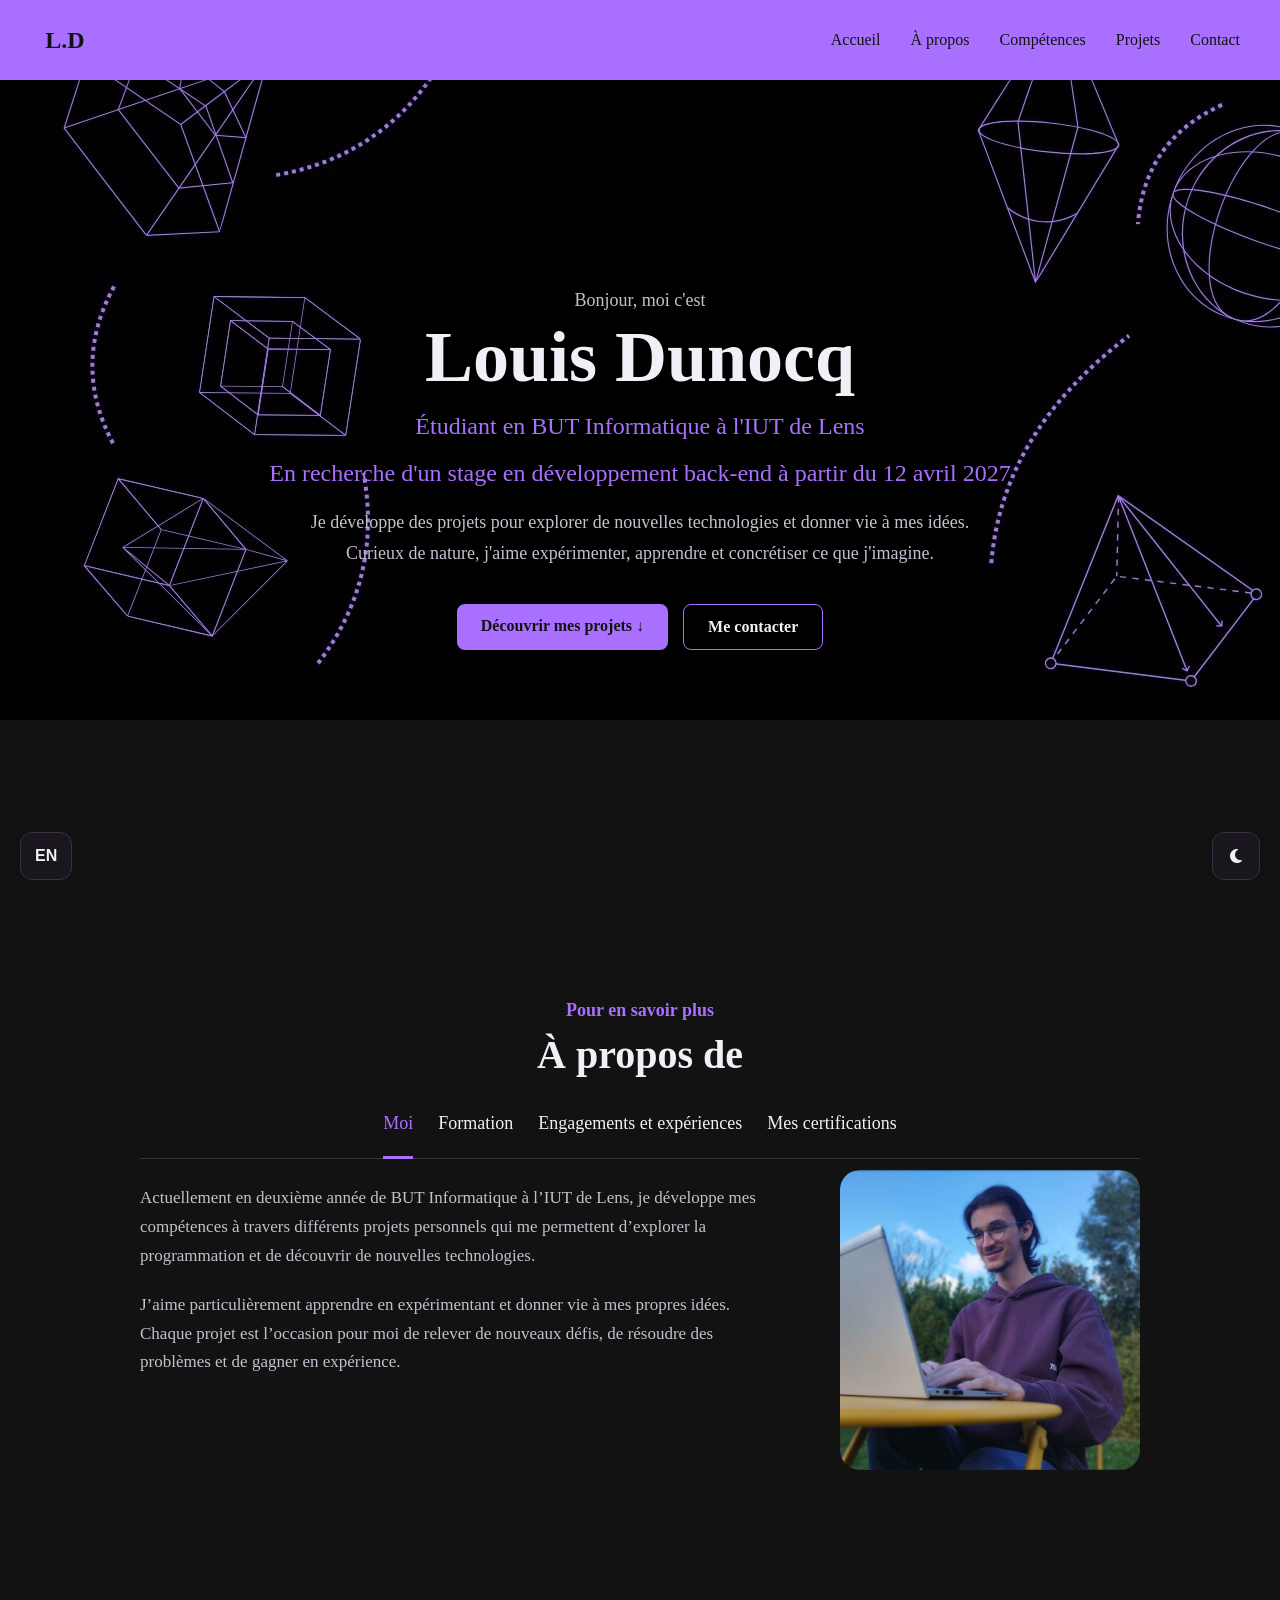
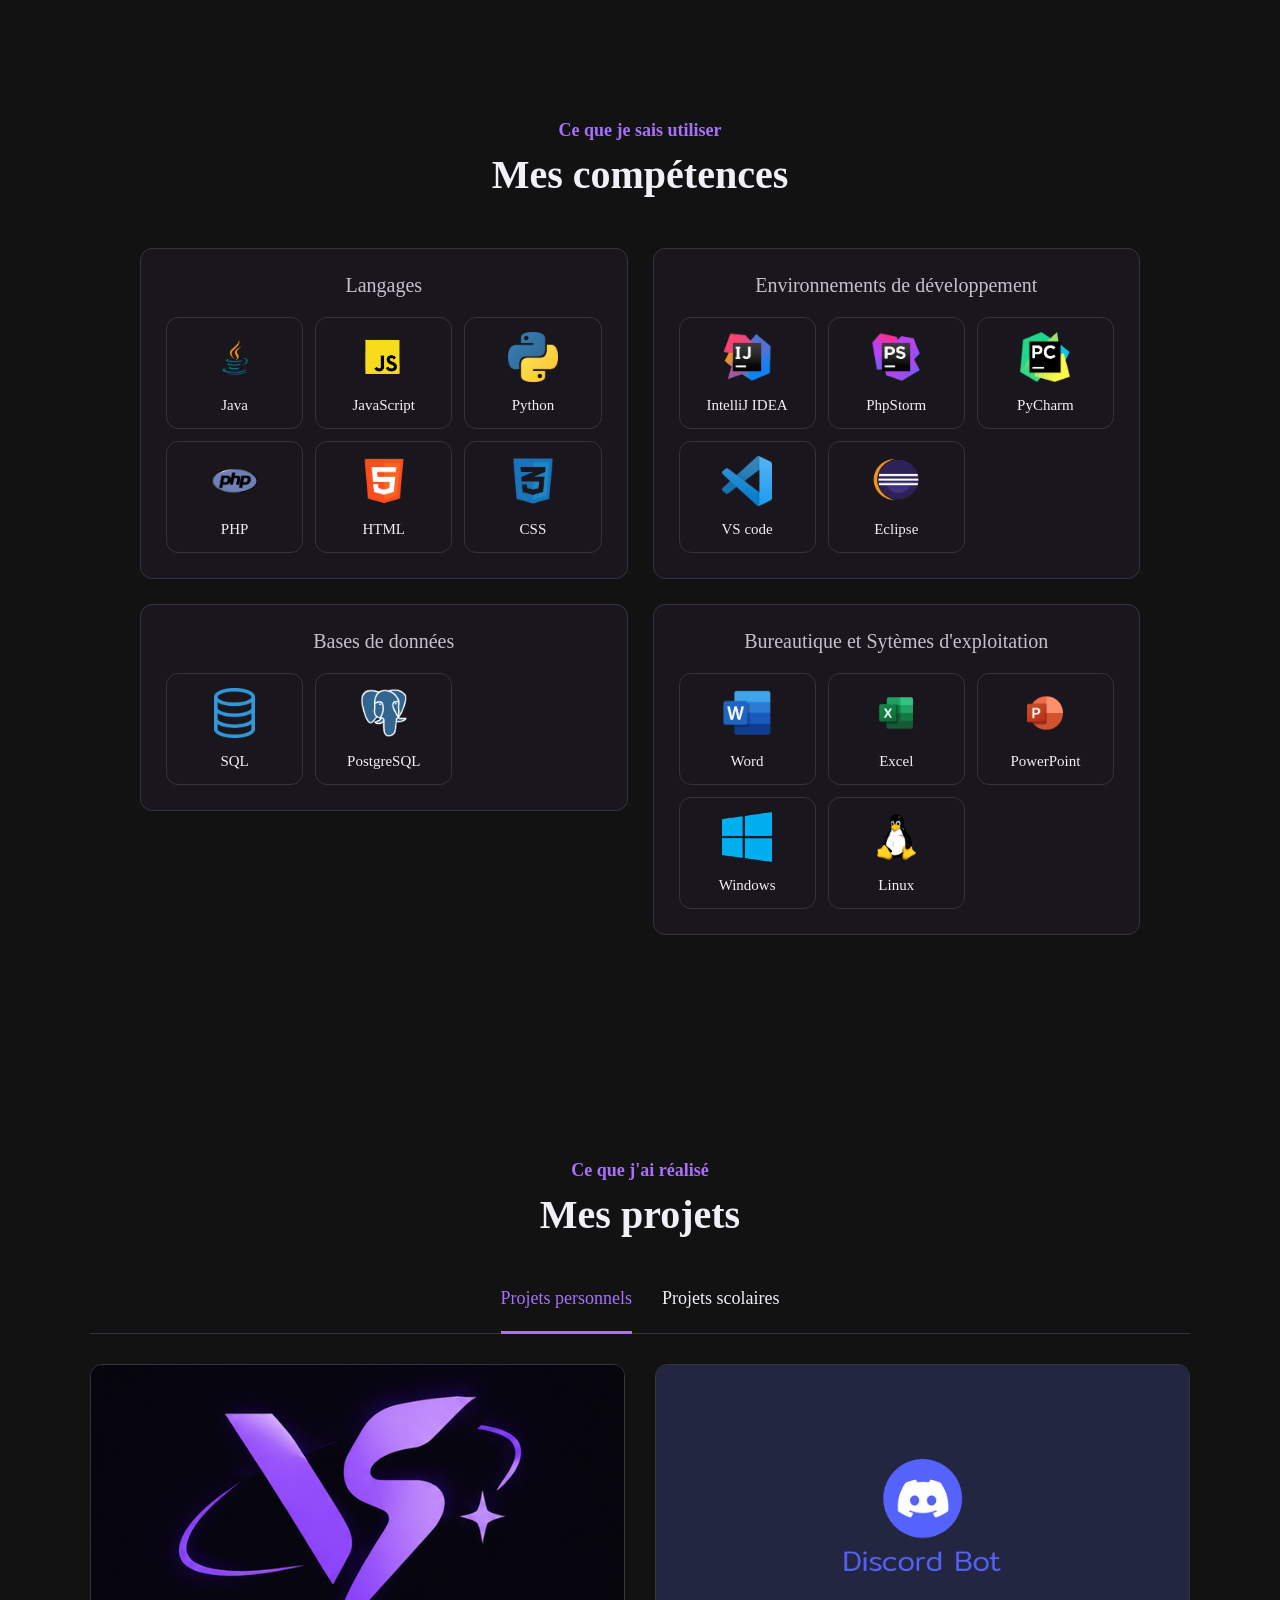
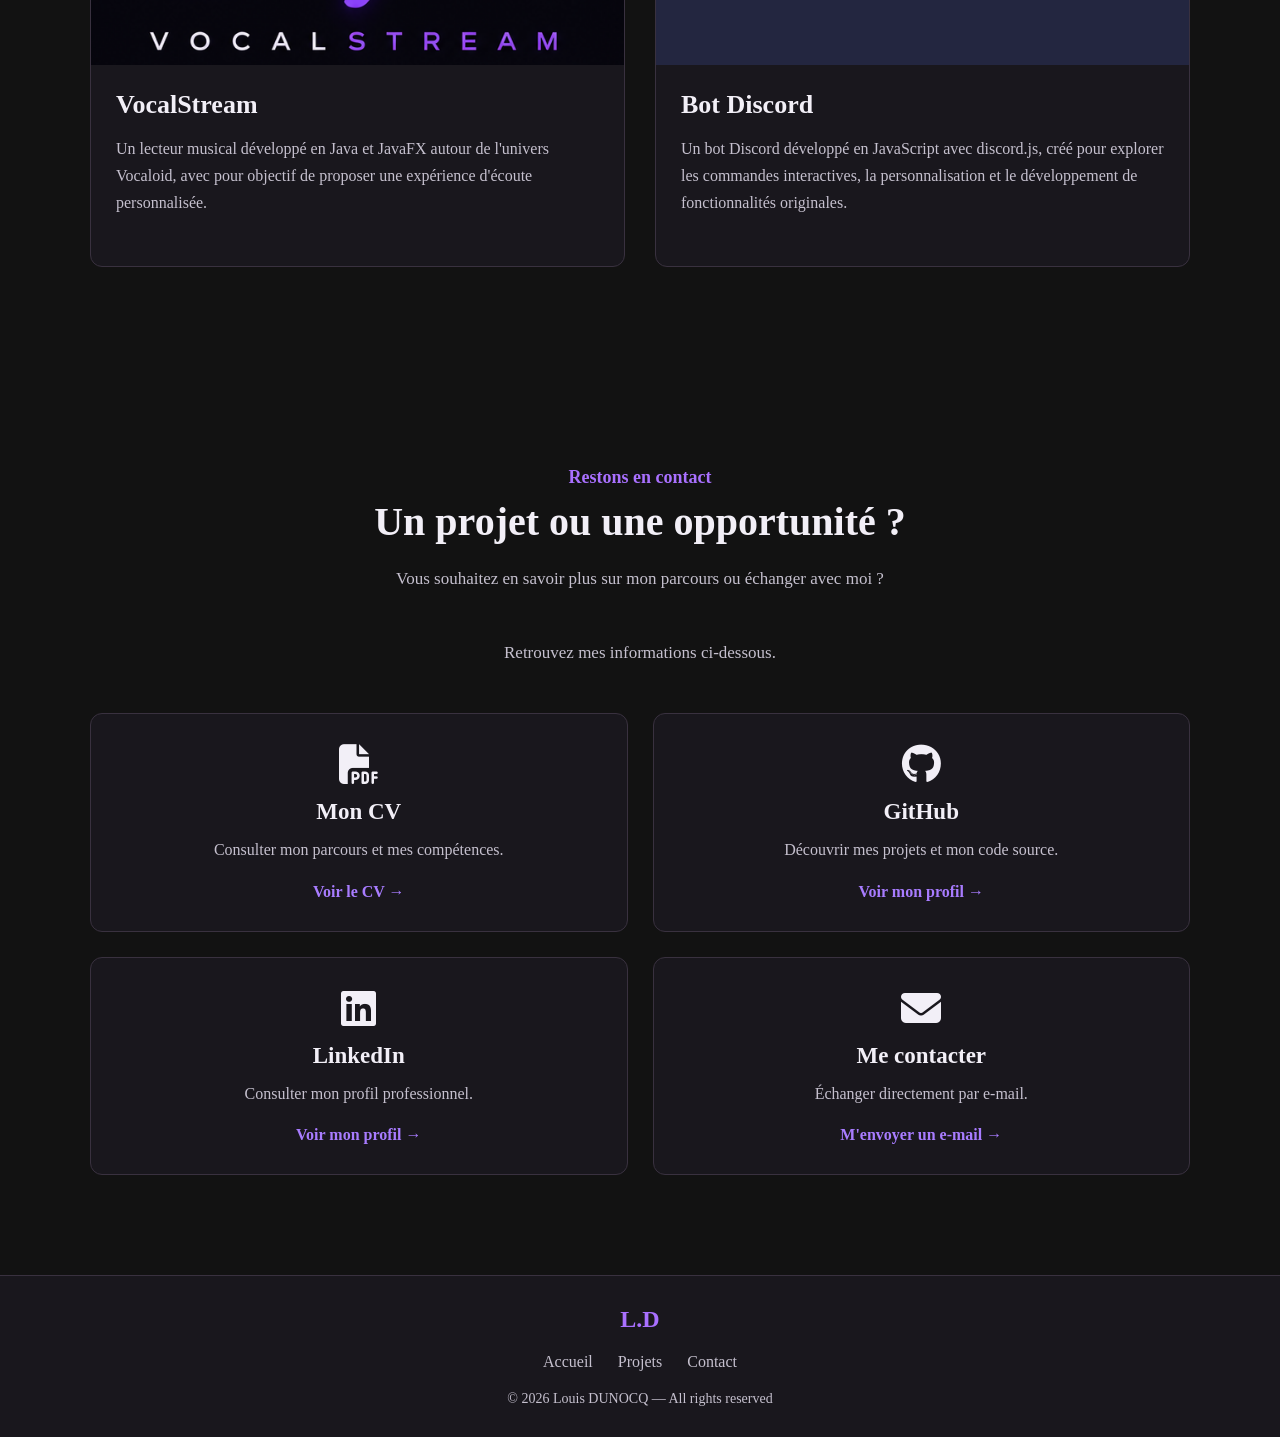
==== commit 08cf11bf: "modification des logos des compétences" ====
--- a/index.html
+++ b/index.html
@@ -274,32 +274,38 @@
                                 <div class="competences-cartes">
 
                                     <div class="competence-carte">
-                                        <i class="fa-brands fa-java"></i>
+                                        <!-- <i class="fa-brands fa-java"></i> -->
+                                         <img src="Media/Icon Logo/java.png" alt="Logo Java" class="logo"/>
                                         <p>Java</p>
                                     </div>
 
                                     <div class="competence-carte">
-                                        <i class="fa-brands fa-js"></i>
+                                        <!-- <i class="fa-brands fa-js"></i> -->
+                                        <img src="Media/Icon Logo/javascript.png" alt="Logo JavaScript" class="logo"/>
                                         <p>JavaScript</p>
                                     </div>
 
                                     <div class="competence-carte">
-                                        <i class="fa-brands fa-python"></i>
+                                        <!-- <i class="fa-brands fa-python"></i> -->
+                                        <img src="Media/Icon Logo/python.png" alt="Logo Python" class="logo"/>
                                         <p>Python</p>
                                     </div>
 
                                     <div class="competence-carte">
-                                        <i class="fa-brands fa-php"></i>
+                                        <!-- <i class="fa-brands fa-php"></i> -->
+                                         <img src="Media/Icon Logo/php.png" alt="Logo PHP" class="logo"/>
                                         <p>PHP</p>
                                     </div>
 
                                     <div class="competence-carte">
-                                        <i class="fa-brands fa-html5"></i>
+                                        <!-- <i class="fa-brands fa-html5"></i> -->
+                                         <img src="Media/Icon Logo/html.png" alt="Logo HTML" class="logo"/>
                                         <p>HTML</p>
                                     </div>
 
                                     <div class="competence-carte">
-                                        <i class="fa-brands fa-css3-alt"></i>
+                                        <!-- <i class="fa-brands fa-css3-alt"></i> -->
+                                         <img src="Media/Icon Logo/css.png" alt="Logo CSS" class="logo"/>
                                         <p>CSS</p>
                                     </div>
 
@@ -351,12 +357,14 @@
                                 <div class="competences-cartes">
 
                                     <div class="competence-carte">
-                                        <i class="fa-solid fa-database"></i>
+                                        <!-- <i class="fa-solid fa-database"></i> -->
+                                         <img src="Media/Icon Logo/sql.png" alt="Logo SQL" class="logo"/>
                                         <p>SQL</p>
                                     </div>
 
                                     <div class="competence-carte">
-                                        <i class="fa-solid fa-server"></i>
+                                        <!-- <i class="fa-solid fa-server"></i> -->
+                                         <img src="Media/Icon Logo/PostgresSQL.png" alt="Logo PostgreSQL" class="logo"/>
                                         <p>PostgreSQL</p>
                                     </div>
                                 </div>
@@ -369,27 +377,32 @@
                                 <div class="competences-cartes">
 
                                     <div class="competence-carte">
-                                        <i class="fa-solid fa-file-word"></i>
+                                        <!-- <i class="fa-solid fa-file-word"></i> -->
+                                         <img src="Media/Icon Logo/word.png" alt="Logo word" class="logo"/>
                                         <p>Word</p>
                                     </div>
 
                                     <div class="competence-carte">
-                                        <i class="fa-solid fa-file-excel"></i>
+                                        <!-- <i class="fa-solid fa-file-excel"></i> -->
+                                         <img src="Media/Icon Logo/excel.png" alt="Logo Excel" class="logo"/>
                                         <p>Excel</p>
                                     </div>
 
                                     <div class="competence-carte">
-                                        <i class="fa-regular fa-file-powerpoint"></i>
+                                        <!-- <i class="fa-regular fa-file-powerpoint"></i> -->
+                                         <img src="Media/Icon Logo/powerpoint.png" alt="Logo PowerPoint" class="logo"/>
                                         <p>PowerPoint</p>
                                     </div>
 
                                     <div class="competence-carte">
-                                        <i class="fa-brands fa-windows"></i>
+                                        <!-- <i class="fa-brands fa-windows"></i> -->
+                                         <img src="Media/Icon Logo/windows.png" alt="Logo Windows" class="logo"/>
                                         <p>Windows</p>
                                     </div>
 
                                     <div class="competence-carte">
-                                        <i class="fa-brands fa-linux"></i>
+                                        <!-- <i class="fa-brands fa-linux"></i> -->
+                                         <img src="Media/Icon Logo/linux.png" alt="Logo Linux" class="logo"/>
                                         <p>Linux</p>
                                     </div>
                                 </div>
--- a/CSS/style.css
+++ b/CSS/style.css
@@ -1,6 +1,6 @@
-/* ===== Initialisation variable ===== */
-/* ===== Initialisation des couleurs ===== */
-/*
+/* ===== Couleurs ===== */
+
+/* Ancienne palette turquoise, gardée au cas où
 :root {
     --couleur-principale: #000000;
     --couleur-secondaire: #5a949b;
@@ -9,39 +9,30 @@
     --couleur-texte-secondaire: #c5c5c5;
     --couleur-carte: #0b0b0b;
     --couleur-bordure: #252525;
-}*/
-
-/* ===== Palette du mode clair ===== */
-/*
-body.mode-clair {
-    --couleur-principale: #f4f6f7;
-    --couleur-secondaire: #397780;
-    --couleur-secondaire-claire: #316a72;
-    --couleur-texte: #202629;
-    --couleur-texte-secondaire: #535f63;
-    --couleur-carte: #ffffff;
-    --couleur-bordure: #d9e0e2;
-}*/
-
-
-
-
-
-/* ===== Initialisation variable ===== */
-/* ===== Initialisation des couleurs ===== */
-
-:root  {
+}
+*/
+
+/* Palette du mode sombre (par défaut) */
+:root {
     --couleur-principale: #121212;
     --couleur-secondaire: #A970FF;
-    --couleur-secondaire-claire: #C4A7F5;
+    --couleur-secondaire-claire: #a87cff;
     --couleur-texte: #F2EFF7;
     --couleur-texte-secondaire: #C5C0CE;
     --couleur-carte: #19171D;
     --couleur-bordure: #39313F;
-}
-
-/* ===== Palette du mode clair ===== */
-
+
+    /* Texte posé sur un fond violet (header, boutons) :
+       sombre en mode sombre, blanc en mode clair, pour rester lisible */
+    --couleur-sur-secondaire: #121212;
+
+    /* Hauteur du header, utilisée pour les décalages au scroll */
+    --hauteur-entete: 80px;
+
+    --fond-image: url("../Media/fond-horizontal-noir.png");
+}
+
+/* Palette du mode clair (la classe est ajoutée au body par le JS) */
 body.mode-clair {
     --couleur-principale: #F6F3FA;
     --couleur-secondaire: #7546A8;
@@ -50,19 +41,13 @@
     --couleur-texte-secondaire: #625A6B;
     --couleur-carte: #FFFFFF;
     --couleur-bordure: #DED5E8;
-    background-image: url("../Media/fond-horizontal-blanc.png");
-}
-
+    --couleur-sur-secondaire: #ffffff;
+
+    --fond-image: url("../Media/fond-horizontal-blanc.png");
+}
 
 
 /* ===== Fond géométrique ===== */
-:root {
-    --fond-image: url("../Media/fond-horizontal-noir.png");
-}
-
-body.mode-clair {
-    --fond-image: url("../Media/fond-horizontal-blanc.png");
-}
 
 body {
     background-image: var(--fond-image);
@@ -72,6 +57,7 @@
     background-attachment: fixed;
 }
 
+/* En portrait (téléphone, tablette verticale) on passe sur les images verticales */
 @media (orientation: portrait) {
     :root {
         --fond-image: url("../Media/fond-vertical-noir.png");
@@ -86,6 +72,8 @@
         background-attachment: scroll; /* fixed est mal géré sur iOS */
     }
 }
+
+
 /* ===== Général ===== */
 
 html {
@@ -100,41 +88,63 @@
     transition: background-color 0.25s, color 0.25s;
 }
 
+/* Quand on clique sur un lien du menu, la section s'arrête sous le header */
+section {
+    scroll-margin-top: var(--hauteur-entete);
+}
+
 
 /* ===== Navigation ===== */
 
+/* Le z-index est ce qui corrigeait le bug : sans lui, les sections en
+   position relative/absolute (comme « à propos ») passaient par-dessus le header */
 header {
     position: fixed;
     top: 0;
     left: 0;
     width: 100%;
+    z-index: 900;
 }
 
 .enTete {
     display: flex;
-    justify-content: space-between;  /* sépare les éléments */
+    justify-content: space-between;  /* logo à gauche, liens à droite */
     align-items: center;
 
     padding: 15px 40px;
     box-sizing: border-box;
 
     background-color: var(--couleur-secondaire);
-}
-
-section {
-    scroll-margin-top: 80px;
-}
-
+    box-shadow: 0 2px 10px rgb(0 0 0 / 20%);
+}
 
 /* Logo */
 
 .logo {
-    color: var(--couleur-texte);
+    /* flex : centre le contenu (image ou texte) dans la boîte de 50px,
+       sans ça il y a un petit décalage vertical par rapport aux liens */
+    display: flex;
+    align-items: center;
+    justify-content: center;
+    flex-shrink: 0;
+
+    height: 50px;
+    width: 50px;
+    object-fit: contain;
+
+    color: var(--couleur-sur-secondaire);
     text-decoration: none;
     font-size: 24px;
     font-weight: bold;
 }
 
+/* Si le logo est une image dans un lien, elle remplit la boîte */
+.logo img {
+    display: block;
+    width: 100%;
+    height: 100%;
+    object-fit: contain;
+}
 
 /* Liens */
 
@@ -144,7 +154,7 @@
 }
 
 .navigation a {
-    color: var(--couleur-texte);
+    color: var(--couleur-sur-secondaire);
     text-decoration: none;
 }
 
@@ -152,10 +162,12 @@
     text-decoration: underline;
 }
 
+
 /* ===== Accueil ===== */
 
 #accueil {
-    min-height: 100vh;  /* pour que l'accueil prenne toute la page */
+    min-height: 100vh;  /* l'accueil prend tout l'écran */
+    min-height: 100svh; /* version mobile : ne compte pas la barre d'adresse */
 
     display: flex;
     justify-content: center;
@@ -173,20 +185,21 @@
     margin: 0 0 10px;
 
     font-size: 18px;
-    color: #8f9aa3;
+    color: var(--couleur-texte-secondaire);
 }
 
 .accueil-contenu h1 {
     margin: 0;
 
-    font-size: 72px;
+    /* la taille s'adapte à la largeur de l'écran, entre 42px et 72px */
+    font-size: clamp(42px, 8vw, 72px);
     line-height: 1;
 }
 
 .accueil-contenu h2 {
     margin: 20px 0;
 
-    font-size: 24px;
+    font-size: clamp(20px, 3vw, 24px);
     font-weight: normal;
     color: var(--couleur-secondaire);
 }
@@ -203,6 +216,7 @@
 .accueil-boutons {
     display: flex;
     justify-content: center;
+    flex-wrap: wrap; /* les boutons passent à la ligne si pas assez de place */
     gap: 15px;
 
     margin-top: 35px;
@@ -221,7 +235,7 @@
 
 .bouton-principal {
     background-color: var(--couleur-secondaire);
-    color: var(--couleur-texte);
+    color: var(--couleur-sur-secondaire);
 }
 
 .bouton-principal:hover {
@@ -236,9 +250,9 @@
 
 .bouton-secondaire:hover {
     background-color: var(--couleur-secondaire);
+    color: var(--couleur-sur-secondaire);
     transform: translateY(-2px);
 }
-
 
 
 /* ===== À propos ===== */
@@ -248,14 +262,11 @@
     min-height: 80vh;
     padding: 100px 40px;
     box-sizing: border-box;
-    scroll-margin-top: 80px;
-}
-
-/*
-   Le conteneur complet reste centré dans la page.
-   La photo est positionnée indépendamment pour qu'elle ne décale
-   jamais le titre ni les onglets.
-*/
+}
+
+/* Le bloc de texte reste centré dans la page.
+   La photo est posée en absolu à côté, comme ça elle ne décale
+   ni le titre ni les onglets. */
 .profil-contenu {
     width: 100%;
     max-width: 1000px;
@@ -277,7 +288,7 @@
 
 .profil-contenu h2 {
     margin: 0 0 30px;
-    font-size: 40px;
+    font-size: clamp(28px, 5vw, 40px);
 }
 
 .profil-contenu p:not(.section-surtitre) {
@@ -287,12 +298,16 @@
     margin-bottom: 20px;
 }
 
-/* Photo du profil : affichée uniquement dans l'onglet « Moi » */
+/* Photo de profil : visible seulement dans l'onglet « Moi » */
 .profil-image {
+    /* Plus la valeur est négative, plus la photo monte
+       (c'était -10%, -50% la centrerait pile au milieu de la section) */
+    --decalage-photo: -30%;
+
     position: absolute;
     top: 50%;
     right: max(40px, calc((100% - 1000px) / 2));
-    transform: translateY(-10%);
+    transform: translateY(var(--decalage-photo));
 }
 
 .profil-image img {
@@ -336,6 +351,7 @@
     color: var(--couleur-secondaire);
 }
 
+/* Le petit trait sous l'onglet actif */
 .profil-onglet.actif::after {
     content: "";
     position: absolute;
@@ -357,13 +373,13 @@
     animation: apparition-onglet 0.2s ease;
 }
 
-/* Dans « Moi », on réserve la place de la photo au texte.
-   Les titres et onglets restent centrés sur toute la section. */
+/* Dans « Moi », on laisse la place de la photo au texte.
+   Les titres et les onglets restent centrés sur toute la largeur. */
 #a-propos:not(.sans-photo) #contenu-moi {
     max-width: calc(100% - 360px);
 }
 
-/* Les autres onglets utilisent toute la largeur disponible. */
+/* Les autres onglets prennent toute la largeur */
 #a-propos.sans-photo #contenu-formation,
 #a-propos.sans-photo #contenu-engagements,
 #a-propos.sans-photo #contenu-certifications {
@@ -371,6 +387,7 @@
     margin-inline: auto;
 }
 
+/* Petite animation quand on change d'onglet (utilisée aussi plus bas) */
 @keyframes apparition-onglet {
     from {
         opacity: 0;
@@ -382,6 +399,27 @@
     }
 }
 
+/* Contenu des onglets */
+.profil-panneau {
+    animation: apparition-onglet 0.2s ease;
+}
+
+.profil-panneau[hidden] {
+    display: none;
+}
+
+.profil-panneau p {
+    color: var(--couleur-texte-secondaire);
+    font-size: 17px;
+    line-height: 1.7;
+    margin-bottom: 20px;
+}
+
+.profil-panneau h3 {
+    color: var(--couleur-texte);
+    margin-top: 0;
+}
+
 
 /* ===== Éléments du parcours ===== */
 
@@ -406,14 +444,15 @@
 .parcours-date {
     margin: 0 0 6px;
 
-    color: #5a949b;
+    color: var(--couleur-secondaire);
     font-size: 14px;
 }
 
 .parcours-etablissement {
-    color: #aeb8bd;
+    color: var(--couleur-texte-secondaire);
     font-size: 15px;
 }
+
 
 /* ===== Certification ===== */
 
@@ -425,35 +464,36 @@
     padding: 25px;
 
     background-color: var(--couleur-carte);
-    border: 1px solid #252525;
+    border: 1px solid var(--couleur-bordure);
     border-radius: 12px;
 }
 
 .certification-icone {
     flex-shrink: 0;
 
-    color: #5a949b;
+    color: var(--couleur-secondaire);
     font-size: 42px;
 }
 
 .certification-infos {
     flex: 1;
+    min-width: 0;
 }
 
 .certification-infos p {
-    color: #c5c5c5;
+    color: var(--couleur-texte-secondaire);
     line-height: 1.7;
 }
 
 .certification-score strong {
-    color: #5a949b;
+    color: var(--couleur-secondaire);
 }
 
 .certification-lien {
     display: inline-block;
     margin-top: 10px;
 
-    color: #5a949b;
+    color: var(--couleur-secondaire);
     text-decoration: none;
     font-weight: bold;
 }
@@ -461,42 +501,6 @@
 .certification-lien:hover {
     text-decoration: underline;
 }
-
-
-/* ===== Contenu des onglets ===== */
-
-.profil-panneau {
-    animation: apparition-onglet 0.2s ease;
-}
-
-.profil-panneau[hidden] {
-    display: none;
-}
-
-.profil-panneau p {
-    color: var(--couleur-texte-secondaire);
-    font-size: 17px;
-    line-height: 1.7;
-    margin-bottom: 20px;
-}
-
-.profil-panneau h3 {
-    color: var(--couleur-texte);
-    margin-top: 0;
-}
-
-@keyframes apparition-onglet {
-    from {
-        opacity: 0;
-        transform: translateY(5px);
-    }
-
-    to {
-        opacity: 1;
-        transform: translateY(0);
-    }
-}
-
 
 
 /* ===== Compétences ===== */
@@ -523,26 +527,24 @@
 .competences-contenu h2 {
     margin: 0 0 50px;
 
-    font-size: 40px;
+    font-size: clamp(28px, 5vw, 40px);
 }
 
 .competences-contenu h3 {
     margin: 0 0 25px;
 
-    font-size: 28px;
+    font-size: clamp(22px, 4vw, 28px);
 }
 
 .competences-contenu h4 {
     margin: 0 0 20px;
 
-    color: #aeb8bd;
+    color: var(--couleur-texte-secondaire);
     font-size: 20px;
     font-weight: normal;
 }
 
-
-/* ===== Organisation des compétences ===== */
-
+/* Les groupes de compétences, côte à côte sur PC */
 .competences-sous-categories {
     display: grid;
     grid-template-columns: repeat(2, minmax(0, 1fr));
@@ -564,13 +566,12 @@
 
 .competence-groupe h4 {
     margin: 0 0 20px;
-    color: #aeb8bd;
+    color: var(--couleur-texte-secondaire);
     font-size: 20px;
     font-weight: normal;
 }
 
 /* Cartes plus compactes à l'intérieur des groupes */
-
 .competence-groupe .competences-cartes {
     grid-template-columns: repeat(3, minmax(0, 1fr));
     gap: 12px;
@@ -588,14 +589,10 @@
     font-size: 15px;
 }
 
-
-/* ===== Cartes de compétences ===== */
-
+/* Cartes de compétences */
 .competences-cartes {
     display: grid;
-
     grid-template-columns: repeat(3, 1fr);
-
     gap: 20px;
 }
 
@@ -625,22 +622,16 @@
     font-size: 50px;
 }
 
-.competence-carte:hover i { /* avec le i, ça veut dire "Quand A est survolé, applique ceci à B." (merci l'ia) */
+/* "A:hover i" = quand on survole la carte, on change la couleur de l'icône dedans */
+.competence-carte:hover i {
     color: var(--couleur-secondaire);
 }
-
 
 .competence-carte p {
     margin: 15px 0 0;
 
     font-size: 17px;
 }
-
-.logo {
-    height: 50px;
-    width: 50px;
-}
-
 
 
 /* ===== Projets ===== */
@@ -658,7 +649,7 @@
 
 .projets-contenu h2 {
     margin: 0 0 50px;
-    font-size: 40px;
+    font-size: clamp(28px, 5vw, 40px);
 }
 
 .projets-cartes {
@@ -716,10 +707,10 @@
 }
 
 .projet-informations .bouton {
-    margin-top: auto; /* place le bouton en bas */
-}
-
-/* ===== Onglets des projets ===== */
+    margin-top: auto; /* pousse le bouton en bas de la carte */
+}
+
+/* Onglets des projets */
 
 .projets-onglets {
     display: flex;
@@ -771,8 +762,7 @@
     outline-offset: 5px;
 }
 
-
-/* ===== Panneaux des projets ===== */
+/* Panneaux des projets */
 
 .projets-panel[hidden] {
     display: none !important;
@@ -794,8 +784,7 @@
     }
 }
 
-
-/* ===== Cartes des projets scolaires ===== */
+/* Cartes des projets scolaires */
 
 .projets-scolaires-cartes {
     display: grid;
@@ -879,34 +868,6 @@
 }
 
 
-/* ===== Adaptation des projets aux écrans plus petits ===== */
-
-@media (max-width: 900px) {
-    .projets-scolaires-cartes {
-        grid-template-columns: 1fr;
-    }
-}
-
-@media (max-width: 650px) {
-    .projets-onglets {
-        gap: 18px;
-    }
-
-    .projets-onglet {
-        font-size: 16px;
-    }
-
-    .projet-scolaire-carte {
-        gap: 15px;
-        padding: 20px;
-    }
-
-    .projet-scolaire-icone {
-        font-size: 30px;
-    }
-}
-
-
 /* ===== Contact ===== */
 
 #contact {
@@ -922,7 +883,7 @@
 
 .contact-contenu h2 {
     margin: 0 0 20px;
-    font-size: 40px;
+    font-size: clamp(28px, 5vw, 40px);
 }
 
 .contact-description {
@@ -993,6 +954,7 @@
     color: var(--couleur-secondaire-claire);
     font-weight: bold;
 }
+
 
 /* ===== Pied de page ===== */
 
@@ -1040,13 +1002,74 @@
     font-size: 14px;
 }
 
-/* ===== Adaptation aux écrans plus petits ===== */
+
+/* ===== Boutons flottants : langue et thème ===== */
+
+/* Le conteneur couvre le bas de l'écran mais ne bloque pas les clics
+   (pointer-events: none), seuls les boutons sont cliquables */
+.boutons-flottants {
+    position: fixed;
+    bottom: 20px;
+    left: 20px;
+    right: 20px;
+    display: flex;
+    justify-content: space-between;
+    align-items: center;
+    z-index: 1000; /* au-dessus du header */
+    pointer-events: none;
+}
+
+.boutons-flottants button {
+    display: flex;
+    justify-content: center;
+    align-items: center;
+
+    min-width: 48px;
+    height: 48px;
+    padding: 0 14px;
+
+    background-color: var(--couleur-carte);
+    color: var(--couleur-texte);
+
+    border: 1px solid var(--couleur-bordure);
+    border-radius: 12px;
+
+    font-size: 16px;
+    font-weight: bold;
+    cursor: pointer;
+
+    box-shadow: 0 3px 10px rgb(0 0 0 / 15%);
+    transition: background-color 0.25s, color 0.25s,
+                border-color 0.25s, transform 0.2s;
+
+    pointer-events: auto;
+}
+
+.boutons-flottants button:hover {
+    border-color: var(--couleur-secondaire);
+    color: var(--couleur-secondaire);
+    transform: translateY(-3px);
+}
+
+.boutons-flottants button:focus-visible {
+    outline: 2px solid var(--couleur-secondaire);
+    outline-offset: 3px;
+}
+
+
+/* =====================================================
+   Adaptation aux différents écrans
+   (tout ce qui suit écrase ce qui est au-dessus)
+   ===================================================== */
+
+/* ----- Tablette et petits PC (900px et moins) ----- */
 
 @media (max-width: 900px) {
     #a-propos {
         padding-inline: 25px;
     }
 
+    /* photo plus petite, et le texte de « Moi » lui laisse moins de place */
     .profil-image {
         right: 25px;
     }
@@ -1060,45 +1083,90 @@
         max-width: calc(100% - 270px);
     }
 
+    /* tout passe sur une seule colonne */
     .competences-sous-categories,
-    .projets-cartes {
+    .projets-cartes,
+    .projets-scolaires-cartes {
         grid-template-columns: 1fr;
     }
-
-    .competence-groupe .competences-cartes {
-        grid-template-columns: repeat(3, minmax(0, 1fr));
-    }
-}
+}
+
+
+/* ----- Mobile (650px et moins) ----- */
 
 @media (max-width: 650px) {
+
+    /* Le header passe sur deux lignes (logo puis liens),
+       donc on augmente sa hauteur de référence */
+    :root {
+        --hauteur-entete: 100px;
+    }
+
     .enTete {
-        padding: 12px 18px;
+        flex-direction: column;
+        gap: 8px;
+        padding: 10px 18px;
+    }
+
+    .logo {
+        height: 40px;
+        width: 40px;
+    }
+
+    .navigation {
         flex-wrap: wrap;
-        gap: 12px;
-    }
-
-    .navigation {
-        gap: 14px;
-        flex-wrap: wrap;
-    }
-
+        justify-content: center;
+        gap: 8px 16px;
+        font-size: 15px;
+    }
+
+    /* Sections beaucoup plus serrées : on enlève les hauteurs minimales
+       (80vh) qui créaient les grands vides, et on réduit le padding haut/bas */
     #accueil,
     #a-propos,
     #competences,
     #projets,
     #contact {
-        padding: 90px 20px 60px;
-    }
-
-    .accueil-contenu h1 {
-        font-size: clamp(42px, 12vw, 64px);
-    }
-
+        min-height: 0;
+        padding: 32px 20px;
+    }
+
+    /* L'accueil n'est plus plein écran : il prend juste la place de son
+       contenu, avec un padding en haut pour ne pas passer sous le header
+       (remets min-height: 100svh si tu veux le plein écran) */
+    #accueil {
+        padding-top: calc(var(--hauteur-entete) + 24px);
+    }
+
+    .accueil-description {
+        font-size: 16px;
+    }
+
+    /* boutons de l'accueil l'un sous l'autre, faciles à toucher */
+    .accueil-boutons {
+        flex-direction: column;
+        align-items: stretch;
+    }
+
+    .bouton {
+        padding: 14px 24px;
+    }
+
+    /* À propos : la photo passe sous le texte au lieu d'être à côté */
+    /* Sur mobile la photo n'est plus en position absolue : elle suit le texte
+       dans la page, donc --decalage-photo ne joue pas ici. Pour la remonter,
+       on réduit l'espace entre le dernier paragraphe et elle. */
     .profil-image {
         position: static;
         transform: none;
-        margin: 25px auto 0;
+        margin: 8px auto 0;
         text-align: center;
+    }
+
+    /* le dernier élément de chaque onglet n'a plus sa marge du bas */
+    .profil-contenu .profil-panel > :last-child,
+    .profil-contenu .profil-panneau > :last-child {
+        margin-bottom: 0;
     }
 
     .profil-image img {
@@ -1111,100 +1179,72 @@
         max-width: 100%;
     }
 
-    .profil-onglets {
+    .profil-panel {
+        min-height: 0;
+    }
+
+    .profil-onglets,
+    .projets-onglets {
         gap: 16px;
-    }
-
-    .profil-onglet {
+        margin: 25px 0 20px;
+    }
+
+    .profil-onglet,
+    .projets-onglet {
         font-size: 16px;
     }
 
-    .profil-contenu h2,
+    .certification-carte {
+        gap: 15px;
+        padding: 20px;
+    }
+
+    .certification-icone {
+        font-size: 32px;
+    }
+
+    .projet-scolaire-carte {
+        gap: 15px;
+        padding: 20px;
+    }
+
+    .projet-scolaire-icone {
+        font-size: 30px;
+    }
+
+    .projet-informations {
+        padding: 20px;
+    }
+
     .competences-contenu h2,
-    .projets-contenu h2,
-    .contact-contenu h2 {
-        font-size: 32px;
-    }
-
-    .competences-sous-categories,
-    .contact-cartes {
-        grid-template-columns: 1fr;
-    }
-
+    .projets-contenu h2 {
+        margin-bottom: 35px;
+    }
+
+    .competence-groupe {
+        padding: 20px;
+    }
+
+    /* cartes de compétences : 2 par ligne */
     .competence-groupe .competences-cartes,
     .competences-cartes {
         grid-template-columns: repeat(2, minmax(0, 1fr));
     }
 
-    .certification-carte {
-        gap: 15px;
-        padding: 20px;
+    .contact-cartes {
+        grid-template-columns: 1fr;
     }
 
     .pied-page-navigation {
         gap: 16px;
     }
-}
-
-
-/* ===== Boutons flottants : langue et thème ===== */
-
-.boutons-flottants {
-    position: fixed;
-    bottom: 20px;
-    left: 20px;
-    right: 20px;
-    display: flex;
-    justify-content: space-between;
-    align-items: center;
-    z-index: 1000;
-    pointer-events: none;
-}
-
-.boutons-flottants button {
-    display: flex;
-    justify-content: center;
-    align-items: center;
-
-    min-width: 48px;
-    height: 48px;
-    padding: 0 14px;
-
-    background-color: var(--couleur-carte);
-    color: var(--couleur-texte);
-
-    border: 1px solid var(--couleur-bordure);
-    border-radius: 12px;
-
-    font-size: 16px;
-    font-weight: bold;
-    cursor: pointer;
-
-    box-shadow: 0 3px 10px rgb(0 0 0 / 15%);
-    transition: background-color 0.25s, color 0.25s,
-                border-color 0.25s, transform 0.2s;
-
-    pointer-events: auto;
-}
-
-.boutons-flottants button:hover {
-    border-color: var(--couleur-secondaire);
-    color: var(--couleur-secondaire);
-    transform: translateY(-3px);
-}
-
-.boutons-flottants button:focus-visible {
-    outline: 2px solid var(--couleur-secondaire);
-    outline-offset: 3px;
-}
-/*
-@media (max-width: 650px) {
-    body {
-        background-size: auto 100vh;
-        background-position: center top;
-        background-attachment: fixed;
-    }
-    
+
+    /* on laisse de la place en bas pour que les boutons flottants
+       ne cachent pas le texte du pied de page */
+    .pied-page {
+        padding-bottom: 85px;
+    }
+
     .boutons-flottants {
         bottom: 12px;
         left: 12px;
@@ -1215,20 +1255,75 @@
         min-width: 44px;
         height: 44px;
     }
-}
-
- ===== Fond géométrique sur mobile ===== 
-
-@media screen and (max-width: 650px) {
-    body {
-        background-image: url("../Media/fond-vertical-noir.png");
-        background-size: 100% auto;
-        background-position: top center;
-        background-repeat: repeat-y;
-        background-attachment: scroll;
-    }
-
-    body.mode-clair {
-        background-image: url("../Media/fond-vertical-blanc.png");
-    }
-}*/+
+    .contact-description {
+        margin-bottom: 30px;
+    }
+
+    /* Zones de toucher agrandies : l'apparence ne change pas, mais la zone
+       cliquable dépasse de quelques pixels autour de chaque élément grâce
+       à un pseudo-élément invisible. J'utilise ::before parce que les
+       onglets utilisent déjà ::after pour leur soulignement. */
+    .navigation a,
+    .bouton,
+    .profil-onglet,
+    .projets-onglet,
+    .certification-lien,
+    .projet-scolaire-lien,
+    .pied-page-navigation a,
+    .pied-page-logo,
+    .boutons-flottants button {
+        position: relative;
+    }
+
+    .navigation a::before,
+    .bouton::before,
+    .profil-onglet::before,
+    .projets-onglet::before,
+    .certification-lien::before,
+    .projet-scolaire-lien::before,
+    .pied-page-navigation a::before,
+    .pied-page-logo::before {
+        content: "";
+        position: absolute;
+        inset: -10px -6px; /* haut/bas puis gauche/droite */
+    }
+
+    /* un peu moins pour les boutons flottants, ils sont déjà assez gros */
+    .boutons-flottants button::before {
+        content: "";
+        position: absolute;
+        inset: -4px;
+    }
+}
+
+
+/* ----- Écrans tactiles ----- */
+
+/* Sur téléphone il n'y a pas de vrai survol : sans ça, les cartes
+   restent « soulevées » après un tap */
+@media (hover: none) {
+    .bouton-principal:hover,
+    .bouton-secondaire:hover,
+    .competence-carte:hover,
+    .projet-carte:hover,
+    .projet-scolaire-carte:hover,
+    .contact-carte:hover,
+    .boutons-flottants button:hover {
+        transform: none;
+    }
+}
+
+
+/* ----- Utilisateurs qui préfèrent moins d'animations ----- */
+
+@media (prefers-reduced-motion: reduce) {
+    html {
+        scroll-behavior: auto;
+    }
+
+    * {
+        animation: none !important;
+        transition: none !important;
+    }
+}
